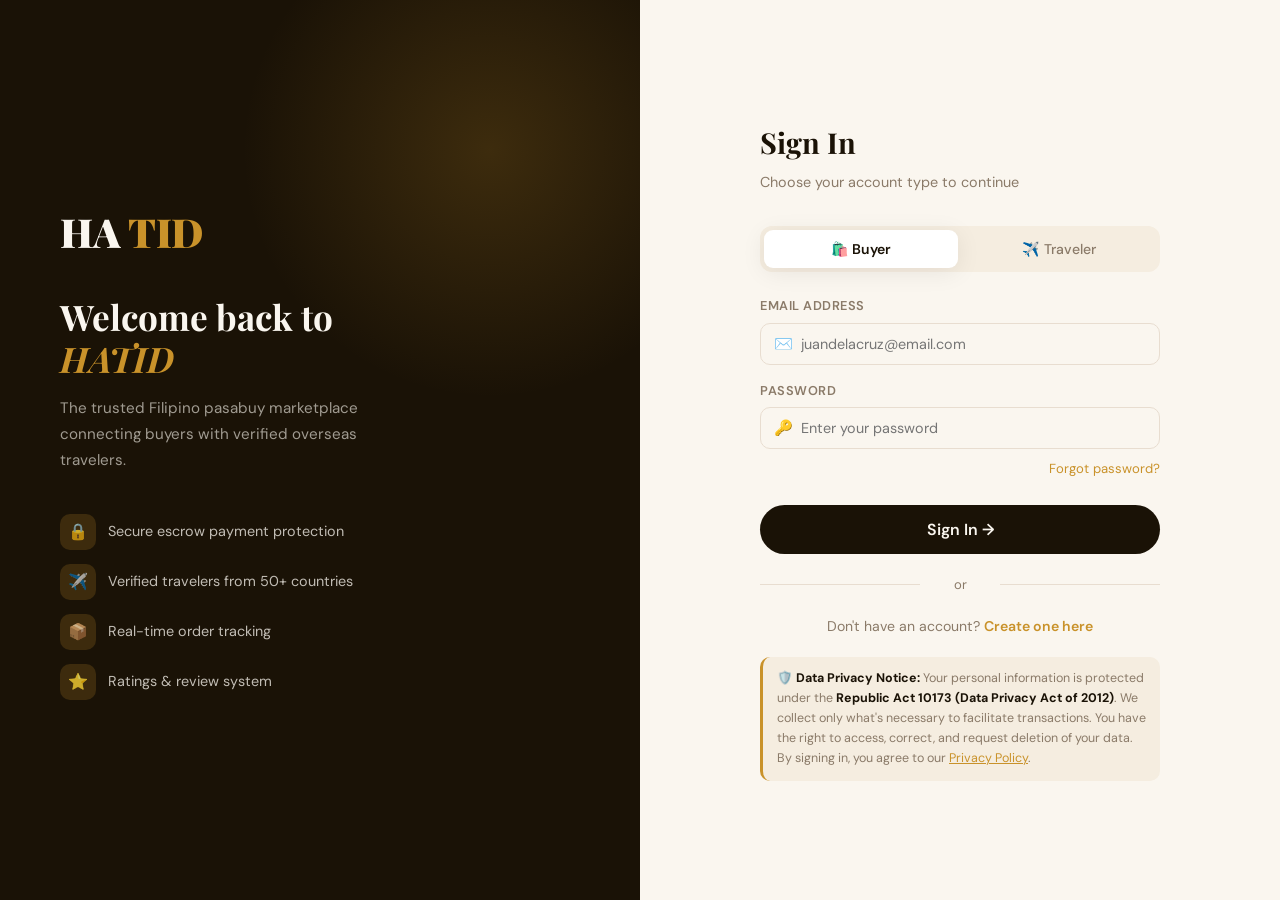
==== dashboard.html @ 5c15935e "Update and rename login.html to dashboard.html" ====
<!DOCTYPE html>
<html lang="en">
<head>
  <meta charset="UTF-8">
  <meta name="viewport" content="width=device-width, initial-scale=1.0">
  <title>HATID — Pasabuy Marketplace</title>
  <link href="https://fonts.googleapis.com/css2?family=Playfair+Display:wght@700;900&family=DM+Sans:wght@300;400;500;600&display=swap" rel="stylesheet">
  <link rel="stylesheet" href="hatid-styles.css">
</head>
<body>

<!-- NAV -->
<nav>
  <div class="logo">HA<span>TID</span></div>
  <ul class="nav-links">
    <li><a href="#how">How It Works</a></li>
    <li><a href="#listings">Find Travelers</a></li>
    <li><a href="#order">Order Now</a></li>
    <li><a href="#tracker">Track Order</a></li>
    <li><a href="#order" class="nav-cta">Get Started</a></li>
  </ul>
</nav>

<!-- HERO -->
<section id="hero">
  <div class="hero-text">
    <p class="section-label">Pasabuy, Reimagined</p>
    <h1>Your <em>pasabuy</em>,<br>safe &amp; simple.</h1>
    <p class="hero-sub">Connect with verified Filipino travelers worldwide. From Tokyo finds to Dubai deals — get authentic international products delivered with trust.</p>
    <div class="hero-btns">
      <a href="#listings" class="btn btn-primary">Browse Travelers ✈️</a>
      <a href="#order" class="btn btn-outline">Place an Order</a>
    </div>
    <div class="hero-stats">
      <div class="stat"><div class="stat-num">1.2K+</div><div class="stat-label">Travelers</div></div>
      <div class="stat"><div class="stat-num">8.4K+</div><div class="stat-label">Orders Done</div></div>
      <div class="stat"><div class="stat-num">4.9★</div><div class="stat-label">Avg Rating</div></div>
    </div>
  </div>
  <div class="hero-visual">
    <div class="hero-card-stack">
      <div class="hcard hcard-main">
        <div class="traveler-avatar">MR</div>
        <div style="display:flex;justify-content:space-between;align-items:flex-start">
          <div>
            <div style="font-weight:700;font-size:1rem">Maria R.</div>
            <div style="color:var(--muted);font-size:0.78rem">⭐ 4.9 · 143 trips</div>
          </div>
          <span class="badge badge-green">✓ Verified</span>
        </div>
        <div style="margin-top:14px;padding-top:14px;border-top:1px solid var(--border)">
          <div style="font-size:0.78rem;color:var(--muted);margin-bottom:4px">ROUTE</div>
          <div style="font-weight:600">🇯🇵 Tokyo → Manila</div>
          <div style="font-size:0.78rem;color:var(--muted);margin-top:2px">June 15–22, 2025</div>
        </div>
        <div style="margin-top:10px;display:flex;gap:6px;flex-wrap:wrap">
          <span class="cat-tag">Skincare</span>
          <span class="cat-tag">Fashion</span>
          <span class="cat-tag">Snacks</span>
        </div>
      </div>
      <div class="hcard hcard-2">
        <div style="font-size:0.75rem;color:var(--muted);margin-bottom:8px">ORDER PLACED</div>
        <div style="font-weight:700;font-size:0.95rem;margin-bottom:6px">Shiseido Sunscreen SPF50+</div>
        <div style="font-size:0.82rem;color:var(--muted)">Qty: 2 · PHP 1,400</div>
        <div style="margin-top:12px"><span class="badge badge-gold">⏳ Escrow Held</span></div>
      </div>
      <div class="hcard hcard-3">
        <div style="font-size:0.72rem;opacity:0.6;margin-bottom:6px">STATUS UPDATE</div>
        <div style="font-weight:700;font-size:0.95rem;margin-bottom:4px">📦 Item Purchased!</div>
        <div style="font-size:0.8rem;opacity:0.7">Maria just bought your item</div>
        <span class="badge badge-ink" style="margin-top:8px">In Transit</span>
      </div>
    </div>
  </div>
</section>

<!-- HOW IT WORKS -->
<section id="how">
  <p class="section-label">The Process</p>
  <h2 class="section-title">From abroad to your door, stress-free.</h2>
  <div class="steps-grid">
    <div class="step-card">
      <div class="step-num">01</div>
      <div class="step-icon">🔍</div>
      <h3>Browse Travelers</h3>
      <p>Explore listings from verified OFWs and frequent travelers. Filter by destination, dates, and item categories.</p>
    </div>
    <div class="step-card">
      <div class="step-num">02</div>
      <div class="step-icon">📋</div>
      <h3>Submit a Request</h3>
      <p>Send your product request with item name, link, budget, and quantity. Chat with your traveler directly on the platform.</p>
    </div>
    <div class="step-card">
      <div class="step-num">03</div>
      <div class="step-icon">🔒</div>
      <h3>Secure Payment</h3>
      <p>Pay into our escrow system. Funds are only released to the traveler after you confirm safe delivery.</p>
    </div>
    <div class="step-card">
      <div class="step-num">04</div>
      <div class="step-icon">📦</div>
      <h3>Track &amp; Receive</h3>
      <p>Monitor your order status in real-time — from purchase to transit to your hands. Rate the experience after.</p>
    </div>
  </div>
</section>

<!-- TRAVELER LISTINGS -->
<section id="listings">
  <p class="section-label">Active Listings</p>
  <h2 class="section-title">Find your traveler now.</h2>
  <div class="filters">
    <button class="filter-btn active" onclick="filterListings('all',this)">All Destinations</button>
    <button class="filter-btn" onclick="filterListings('japan',this)">🇯🇵 Japan</button>
    <button class="filter-btn" onclick="filterListings('korea',this)">🇰🇷 Korea</button>
    <button class="filter-btn" onclick="filterListings('us',this)">🇺🇸 USA</button>
    <button class="filter-btn" onclick="filterListings('uae',this)">🇦🇪 UAE</button>
    <button class="filter-btn" onclick="filterListings('sg',this)">🇸🇬 Singapore</button>
  </div>
  <div class="listings-grid" id="listingsGrid"></div>
</section>

<!-- ORDER FORM -->
<section id="order">
  <div class="order-grid">
    <div class="order-info">
      <p class="section-label">Place a Request</p>
      <h2 class="section-title">Order anything from anywhere.</h2>
      <p>Found something you want but can't get locally? Submit a request to a verified traveler heading to that destination.</p>
      <div class="escrow-info">
        <h4>🔒 How Payment Escrow Works</h4>
        <div class="escrow-step"><div class="escrow-dot">1</div><span>Buyer pays into HATID escrow. Funds held securely.</span></div>
        <div class="escrow-step"><div class="escrow-dot">2</div><span>Traveler purchases item and ships to buyer.</span></div>
        <div class="escrow-step"><div class="escrow-dot">3</div><span>Buyer confirms receipt. Funds released to traveler.</span></div>
        <div class="escrow-step"><div class="escrow-dot">4</div><span>Both parties rate each other. Trust grows.</span></div>
      </div>
    </div>
    <div class="form-card">
      <h3>📋 New Order Request</h3>
      <div class="form-group form-row">
        <div><label>Your Name</label><input type="text" id="buyerName" placeholder="Juan dela Cruz"></div>
        <div><label>Contact</label><input type="text" id="buyerContact" placeholder="09XX XXX XXXX"></div>
      </div>
      <div class="form-group">
        <label>Select Traveler</label>
        <select id="selectedTraveler">
          <option value="">— Choose a verified traveler —</option>
          <option value="maria">Maria R. · Tokyo → Manila (Jun 15)</option>
          <option value="jose">Jose M. · Seoul → Manila (Jun 20)</option>
          <option value="ana">Ana T. · New York → Manila (Jul 5)</option>
          <option value="carlo">Carlo S. · Dubai → Manila (Jun 28)</option>
        </select>
      </div>
      <div class="form-group"><label>Item Name</label><input type="text" id="itemName" placeholder="e.g. Shiseido Anessa Sunscreen SPF50+ 60ml"></div>
      <div class="form-group"><label>Product Link (optional)</label><input type="url" id="itemLink" placeholder="https://www.amazon.co.jp/..."></div>
      <div class="form-group form-row">
        <div><label>Budget (PHP)</label><input type="number" id="itemBudget" placeholder="1500"></div>
        <div><label>Quantity</label><input type="number" id="itemQty" placeholder="1" min="1"></div>
      </div>
      <div class="form-group"><label>Special Instructions</label><textarea id="itemNotes" placeholder="Color, size, variant, or any specific notes..."></textarea></div>
      <button class="submit-btn" onclick="submitOrder()">Place Order Request →</button>
    </div>
  </div>
</section>

<!-- ORDER TRACKER -->
<section id="tracker">
  <p class="section-label">Order Tracking</p>
  <h2 class="section-title" style="margin-bottom:2rem">Where's my order?</h2>
  <div class="tracker-wrapper">
    <div class="tracker-header">
      <div>
        <div class="order-id">Order #HTD-2025-0042</div>
        <div class="order-meta">Shiseido Sunscreen · Maria R. · Tokyo → Manila</div>
        <div style="margin-top:6px;display:flex;gap:6px;flex-wrap:wrap">
          <span class="badge badge-blue">💰 DP Paid: PHP 420</span>
          <span class="badge badge-gold">Escrow: PHP 980 held</span>
        </div>
      </div>
      <span class="badge badge-gold" id="orderStatusBadge" style="font-size:0.82rem;padding:5px 14px">In Transit</span>
    </div>

    <div class="tracker-steps" id="trackerSteps">
      <div class="tracker-step"><div class="step-circle step-done">✓</div><div class="step-content"><div class="step-name">Request Submitted</div><div class="step-time">June 12, 2025 · 10:32 AM</div></div></div>
      <div class="tracker-step"><div class="step-circle step-done">✓</div><div class="step-content"><div class="step-name">Order Accepted by Traveler</div><div class="step-time">June 12, 2025 · 2:15 PM</div><div class="step-note">Maria confirmed. 30% DP of PHP 420 charged. Remaining PHP 980 held in escrow.</div></div></div>
      <div class="tracker-step"><div class="step-circle step-done">✓</div><div class="step-content"><div class="step-name">Item Purchased</div><div class="step-time">June 16, 2025 · 11:00 AM</div><div class="step-note">Maria bought item from Don Quijote Shinjuku. Receipt uploaded.</div></div></div>
      <div class="tracker-step"><div class="step-circle step-active">✈️</div><div class="step-content"><div class="step-name">In Transit</div><div class="step-time">June 22, 2025 · Expected arrival</div><div class="step-note">Maria is flying back to Manila. Coordinate meetup via chat.</div></div></div>
      <div class="tracker-step"><div class="step-circle step-pending" id="stepDelivered">📦</div><div class="step-content"><div class="step-name">Delivered — Awaiting Confirmation</div><div class="step-time">Pending</div></div></div>
      <div class="tracker-step"><div class="step-circle step-pending" id="stepCompleted">⭐</div><div class="step-content"><div class="step-name">Completed &amp; Reviewed</div><div class="step-time" id="completedTime">Pending</div></div></div>
    </div>

    <!-- Cancel Warning -->
    <div class="cancel-warning" id="cancelWarningBox">
      <h4>⚠️ Cancellation Policy</h4>
      <p>Cancelling at this stage (<em>item already purchased</em>) is <strong>not allowed</strong> without a dispute.</p>
      <span class="penalty-tag">Buyer penalty: 5% if cancelled after acceptance</span>
      <span class="penalty-tag" style="margin-left:6px">Traveler penalty: 10% if cancelled after acceptance</span>
    </div>

    <!-- Action Buttons -->
    <div style="margin-top:20px;display:flex;gap:10px;flex-wrap:wrap" id="trackerActions">
      <button class="btn btn-outline" style="font-size:0.85rem;padding:10px 20px" onclick="showToast('Opening chat with Maria...')">💬 Message Traveler</button>
      <button class="btn btn-gold" style="font-size:0.85rem;padding:10px 20px" id="confirmDeliveryBtn" onclick="confirmDelivery()">✅ Confirm Delivery</button>
      <button class="btn btn-danger" style="font-size:0.85rem;padding:10px 20px" id="cancelOrderBtn" onclick="showCancelModal('buyer')">🚫 Cancel Order</button>
    </div>

    <!-- RATINGS & REVIEW FORM (hidden until delivery confirmed) -->
    <div id="reviewSection" style="display:none;margin-top:28px;border-top:2px solid var(--border);padding-top:28px">
      <h3 style="font-family:'Playfair Display',serif;font-size:1.3rem;margin-bottom:6px">⭐ Rate Your Experience</h3>
      <p style="color:var(--muted);font-size:0.88rem;margin-bottom:20px">Delivery confirmed! Escrow released to traveler. Please rate your transaction with <strong>Maria R.</strong></p>

      <!-- Star Rating -->
      <div style="margin-bottom:20px">
        <label style="font-size:0.8rem;font-weight:600;letter-spacing:0.04em;text-transform:uppercase;color:var(--muted);margin-bottom:10px;display:block">Overall Rating</label>
        <div class="star-rating" id="starRating">
          <span class="star" data-value="1" onclick="setRating(1)">★</span>
          <span class="star" data-value="2" onclick="setRating(2)">★</span>
          <span class="star" data-value="3" onclick="setRating(3)">★</span>
          <span class="star" data-value="4" onclick="setRating(4)">★</span>
          <span class="star" data-value="5" onclick="setRating(5)">★</span>
        </div>
        <div id="ratingLabel" style="font-size:0.82rem;color:var(--muted);margin-top:6px">Click a star to rate</div>
      </div>

      <!-- Category Ratings -->
      <div style="display:grid;grid-template-columns:repeat(auto-fit,minmax(160px,1fr));gap:12px;margin-bottom:20px">
        <div style="background:var(--warm);border-radius:10px;padding:12px 14px">
          <div style="font-size:0.78rem;font-weight:600;color:var(--muted);margin-bottom:6px;text-transform:uppercase">Communication</div>
          <div class="mini-stars" id="stars-comm" data-cat="comm">
            <span onclick="setMiniRating('comm',1)">★</span><span onclick="setMiniRating('comm',2)">★</span><span onclick="setMiniRating('comm',3)">★</span><span onclick="setMiniRating('comm',4)">★</span><span onclick="setMiniRating('comm',5)">★</span>
          </div>
        </div>
        <div style="background:var(--warm);border-radius:10px;padding:12px 14px">
          <div style="font-size:0.78rem;font-weight:600;color:var(--muted);margin-bottom:6px;text-transform:uppercase">Item Accuracy</div>
          <div class="mini-stars" id="stars-accuracy" data-cat="accuracy">
            <span onclick="setMiniRating('accuracy',1)">★</span><span onclick="setMiniRating('accuracy',2)">★</span><span onclick="setMiniRating('accuracy',3)">★</span><span onclick="setMiniRating('accuracy',4)">★</span><span onclick="setMiniRating('accuracy',5)">★</span>
          </div>
        </div>
        <div style="background:var(--warm);border-radius:10px;padding:12px 14px">
          <div style="font-size:0.78rem;font-weight:600;color:var(--muted);margin-bottom:6px;text-transform:uppercase">Delivery Speed</div>
          <div class="mini-stars" id="stars-speed" data-cat="speed">
            <span onclick="setMiniRating('speed',1)">★</span><span onclick="setMiniRating('speed',2)">★</span><span onclick="setMiniRating('speed',3)">★</span><span onclick="setMiniRating('speed',4)">★</span><span onclick="setMiniRating('speed',5)">★</span>
          </div>
        </div>
      </div>

      <!-- Written Review -->
      <div style="margin-bottom:16px">
        <label style="font-size:0.8rem;font-weight:600;letter-spacing:0.04em;text-transform:uppercase;color:var(--muted);margin-bottom:6px;display:block">Written Review</label>
        <textarea id="reviewText" placeholder="Share your experience with Maria R. — was the item as expected? Was communication good?" style="width:100%;padding:11px 14px;border-radius:10px;border:1.5px solid var(--border);font-family:inherit;font-size:0.9rem;background:var(--cream);color:var(--ink);outline:none;resize:vertical;min-height:100px"></textarea>
      </div>

      <!-- Recommend Toggle -->
      <div style="display:flex;align-items:center;gap:10px;margin-bottom:20px;background:var(--warm);padding:12px 16px;border-radius:10px">
        <input type="checkbox" id="recommendCheck" style="width:18px;height:18px;accent-color:var(--gold)">
        <label for="recommendCheck" style="font-size:0.88rem;font-weight:500;color:var(--ink);text-transform:none;letter-spacing:0">👍 I would recommend this traveler to other buyers</label>
      </div>

      <button class="submit-btn" onclick="submitReview()" style="max-width:300px">Submit Review →</button>

      <!-- Submitted Review Display -->
      <div id="reviewSubmitted" style="display:none;margin-top:20px;background:#f0fdf4;border:1px solid #bbf7d0;border-radius:14px;padding:20px 24px">
        <div style="font-size:1.5rem;margin-bottom:8px">🎉</div>
        <div style="font-weight:700;font-size:1rem;color:#166534;margin-bottom:4px">Review Submitted!</div>
        <div style="font-size:0.85rem;color:#166534;margin-bottom:12px">Thank you for your feedback. This helps the HATID community!</div>
        <div id="reviewDisplay" style="background:white;border-radius:10px;padding:14px 16px;font-size:0.88rem;border:1px solid #bbf7d0"></div>
      </div>
    </div>

  </div>
</section>

<!-- FOOTER -->
<footer>
  <div class="footer-brand">
    <div class="logo">HA<span style="color:var(--gold)">TID</span></div>
    <p>Helping Abroad Travelers Integrate Deliveries. The trusted marketplace for Filipino pasabuy transactions.</p>
  </div>
  <div>
    <h4>Platform</h4>
    <ul>
      <li><a href="#">How It Works</a></li>
      <li><a href="#">Browse Travelers</a></li>
      <li><a href="#">Place an Order</a></li>
      <li><a href="#">Track Order</a></li>
    </ul>
  </div>
  <div>
    <h4>Support</h4>
    <ul>
      <li><a href="#">Help Center</a></li>
      <li><a href="#">Dispute Resolution</a></li>
      <li><a href="#">Contact Us</a></li>
      <li><a href="#">Safety Tips</a></li>
    </ul>
  </div>
  <div>
    <h4>Company</h4>
    <ul>
      <li><a href="#">About HATID</a></li>
      <li><a href="#">Terms of Service</a></li>
      <li><a href="#">Privacy Policy</a></li>
      <li><a href="#">Careers</a></li>
    </ul>
  </div>
</footer>
<div class="footer-bottom">© 2025 HATID. All rights reserved. Built with ❤️ for Filipino travelers and buyers.</div>

<!-- MODAL -->
<div class="modal-overlay" id="successModal">
  <div class="modal">
    <button class="modal-close" onclick="closeModal()">✕</button>
    <div class="success-icon">🎉</div>
    <h2>Order Submitted!</h2>
    <p>Your request has been sent to <strong id="modalTraveler">the traveler</strong>. You'll receive a notification once they accept.</p>
    <div style="background:var(--warm);border-radius:12px;padding:16px;margin-bottom:20px;font-size:0.85rem">
      <div style="margin-bottom:6px"><strong>Item:</strong> <span id="modalItem">—</span></div>
      <div style="margin-bottom:6px"><strong>Budget:</strong> PHP <span id="modalBudget">—</span></div>
      <div><strong>Order ID:</strong> <span id="modalOrderId">—</span></div>
    </div>
    <button class="btn btn-primary" style="width:100%;justify-content:center" onclick="closeModal()">Track My Order →</button>
  </div>
</div>

<!-- TOAST -->
<div class="toast" id="toast"></div>

<script>
  const user = sessionStorage.getItem('hatid_user');

  if (!user) {
    window.location.href = 'index.html';
  }
</script>>
</body>
</html>
---- hatid-styles.css ----
:root {
  --ink: #1a1206;
  --cream: #faf6ef;
  --warm: #f5ede0;
  --gold: #c9922a;
  --gold-light: #e8b355;
  --rust: #c04b2a;
  --sage: #5a7a5c;
  --muted: #8a7a68;
  --card-bg: #ffffff;
  --border: #e8ddd0;
  --shadow: 0 4px 24px rgba(26,18,6,0.08);
  --shadow-lg: 0 12px 48px rgba(26,18,6,0.14);
  --danger: #dc2626;
  --danger-bg: #fef2f2;
}
* { margin: 0; padding: 0; box-sizing: border-box; }
html { scroll-behavior: smooth; }
body { font-family: 'DM Sans', sans-serif; background: var(--cream); color: var(--ink); line-height: 1.6; overflow-x: hidden; }

/* NAV */
nav {
  position: fixed; top: 0; width: 100%; z-index: 100;
  background: rgba(250,246,239,0.95); backdrop-filter: blur(12px);
  border-bottom: 1px solid var(--border);
  padding: 0 5%; display: flex; align-items: center; justify-content: space-between; height: 64px;
}
.logo { font-family: 'Playfair Display', serif; font-size: 1.6rem; font-weight: 900; color: var(--ink); letter-spacing: -0.5px; display: flex; align-items: center; gap: 8px; text-decoration: none; }
.logo span { color: var(--gold); }
.nav-links { display: flex; gap: 2rem; list-style: none; align-items: center; }
.nav-links a { text-decoration: none; color: var(--ink); font-size: 0.9rem; font-weight: 500; transition: color 0.2s; }
.nav-links a:hover { color: var(--gold); }
.nav-cta { background: var(--ink) !important; color: var(--cream) !important; padding: 8px 20px; border-radius: 100px; transition: background 0.2s !important; }
.nav-cta:hover { background: var(--gold) !important; color: var(--ink) !important; }
.nav-user { display: flex; align-items: center; gap: 10px; }
.nav-avatar { width: 34px; height: 34px; border-radius: 50%; background: linear-gradient(135deg,var(--gold),var(--rust)); display: flex; align-items: center; justify-content: center; color: white; font-weight: 700; font-size: 0.8rem; }
.nav-name { font-size: 0.88rem; font-weight: 600; }
.nav-role { font-size: 0.72rem; color: var(--muted); }
.logout-btn { background: var(--warm); border: 1px solid var(--border); border-radius: 100px; padding: 6px 14px; font-size: 0.82rem; cursor: pointer; font-family: inherit; color: var(--ink); transition: all 0.2s; }
.logout-btn:hover { background: var(--danger-bg); color: var(--danger); border-color: #fecaca; }
.hamburger { display: none; background: none; border: none; cursor: pointer; padding: 4px; flex-direction: column; gap: 5px; }
.hamburger span { display: block; width: 24px; height: 2px; background: var(--ink); border-radius: 2px; transition: all 0.3s; }
.mobile-menu { display: none; position: fixed; top: 64px; left: 0; right: 0; background: var(--cream); border-bottom: 1px solid var(--border); padding: 16px 5%; z-index: 99; flex-direction: column; gap: 4px; }
.mobile-menu.open { display: flex; }
.mobile-menu a { text-decoration: none; color: var(--ink); font-size: 0.95rem; font-weight: 500; padding: 10px 0; border-bottom: 1px solid var(--border); }
.mobile-menu a:last-child { border-bottom: none; }

/* SECTIONS */
section { padding: 100px 5%; }
.section-label { font-size: 0.78rem; font-weight: 600; letter-spacing: 0.12em; text-transform: uppercase; color: var(--gold); margin-bottom: 10px; }
.section-title { font-family: 'Playfair Display', serif; font-size: clamp(2rem, 3.5vw, 2.8rem); font-weight: 700; line-height: 1.15; letter-spacing: -0.5px; max-width: 480px; margin-bottom: 3rem; }

/* BUTTONS */
.btn { display: inline-flex; align-items: center; gap: 8px; padding: 13px 28px; border-radius: 100px; font-size: 0.95rem; font-weight: 600; cursor: pointer; text-decoration: none; border: none; transition: all 0.2s; font-family: inherit; }
.btn-primary { background: var(--ink); color: var(--cream); }
.btn-primary:hover { background: var(--gold); color: var(--ink); }
.btn-outline { background: transparent; color: var(--ink); border: 1.5px solid var(--ink); }
.btn-outline:hover { background: var(--ink); color: var(--cream); }
.btn-gold { background: var(--gold); color: var(--ink); }
.btn-gold:hover { background: var(--gold-light); }
.btn-danger { background: var(--danger-bg); color: var(--danger); border: 1px solid #fecaca; }
.btn-danger:hover { background: var(--danger); color: white; }

/* BADGES */
.badge { display: inline-block; padding: 2px 10px; border-radius: 100px; font-size: 0.72rem; font-weight: 600; letter-spacing: 0.03em; }
.badge-green { background: #e8f5e9; color: var(--sage); }
.badge-gold { background: #fff3e0; color: var(--gold); }
.badge-ink { background: rgba(26,18,6,0.1); color: var(--ink); }
.badge-red { background: #fef2f2; color: var(--danger); }
.badge-blue { background: #eff6ff; color: #3b82f6; }

/* HERO */
#hero { min-height: 100vh; display: grid; grid-template-columns: 1fr 1fr; align-items: center; gap: 4rem; padding-top: 120px; background: radial-gradient(ellipse 60% 70% at 80% 50%, rgba(201,146,42,0.12) 0%, transparent 70%), var(--cream); }
.hero-text h1 { font-family: 'Playfair Display', serif; font-size: clamp(2.8rem, 5vw, 4.5rem); font-weight: 900; line-height: 1.05; letter-spacing: -1.5px; }
.hero-text h1 em { font-style: italic; color: var(--gold); }
.hero-sub { margin-top: 1.2rem; font-size: 1.1rem; font-weight: 300; color: var(--muted); max-width: 420px; line-height: 1.7; }
.hero-btns { display: flex; gap: 1rem; margin-top: 2rem; flex-wrap: wrap; }
.hero-stats { display: flex; gap: 2rem; margin-top: 2.5rem; }
.stat { text-align: center; }
.stat-num { font-family: 'Playfair Display', serif; font-size: 1.8rem; font-weight: 700; color: var(--gold); }
.stat-label { font-size: 0.78rem; color: var(--muted); letter-spacing: 0.05em; text-transform: uppercase; }
.hero-visual { position: relative; }
.hero-card-stack { position: relative; height: 420px; }
.hcard { position: absolute; background: var(--card-bg); border-radius: 20px; padding: 20px 22px; box-shadow: var(--shadow-lg); border: 1px solid var(--border); font-size: 0.88rem; }
.hcard-main { width: 300px; top: 20px; left: 30px; animation: floatA 4s ease-in-out infinite; }
.hcard-2 { width: 240px; bottom: 40px; right: 0; animation: floatB 5s ease-in-out infinite; }
.hcard-3 { width: 200px; top: 180px; right: 60px; animation: floatC 6s ease-in-out infinite; background: var(--ink); color: var(--cream); }
@keyframes floatA { 0%,100%{transform:translateY(0)} 50%{transform:translateY(-10px)} }
@keyframes floatB { 0%,100%{transform:translateY(0)} 50%{transform:translateY(8px)} }
@keyframes floatC { 0%,100%{transform:translateY(0)} 50%{transform:translateY(-6px)} }
.traveler-avatar { width: 42px; height: 42px; border-radius: 50%; background: linear-gradient(135deg, var(--gold), var(--rust)); display: flex; align-items: center; justify-content: center; font-size: 1rem; color: white; font-weight: 700; margin-bottom: 10px; }

/* HOW IT WORKS */
#how { background: var(--warm); }
.steps-grid { display: grid; grid-template-columns: repeat(auto-fit, minmax(220px, 1fr)); gap: 1.5rem; }
.step-card { background: var(--card-bg); border-radius: 16px; padding: 28px 24px; border: 1px solid var(--border); transition: transform 0.2s, box-shadow 0.2s; }
.step-card:hover { transform: translateY(-4px); box-shadow: var(--shadow-lg); }
.step-num { font-family: 'Playfair Display', serif; font-size: 2.5rem; font-weight: 900; color: var(--gold); opacity: 0.4; line-height: 1; }
.step-icon { font-size: 1.8rem; margin: 8px 0; }
.step-card h3 { font-size: 1rem; font-weight: 600; margin-bottom: 6px; }
.step-card p { font-size: 0.87rem; color: var(--muted); line-height: 1.6; }

/* LISTINGS */
#listings { background: var(--cream); }
.filters { display: flex; gap: 10px; margin-bottom: 2rem; flex-wrap: wrap; }
.filter-btn { padding: 7px 18px; border-radius: 100px; border: 1.5px solid var(--border); background: transparent; cursor: pointer; font-size: 0.85rem; font-family: inherit; font-weight: 500; color: var(--muted); transition: all 0.2s; }
.filter-btn.active, .filter-btn:hover { background: var(--ink); color: var(--cream); border-color: var(--ink); }
.listings-grid { display: grid; grid-template-columns: repeat(auto-fill, minmax(300px, 1fr)); gap: 1.5rem; }
.listing-card { background: var(--card-bg); border-radius: 16px; border: 1px solid var(--border); overflow: hidden; transition: transform 0.2s, box-shadow 0.2s; }
.listing-card:hover { transform: translateY(-4px); box-shadow: var(--shadow-lg); }
.listing-header { padding: 20px 20px 16px; background: linear-gradient(135deg, var(--ink) 0%, #2d2010 100%); color: var(--cream); }
.listing-route { font-size: 1.05rem; font-weight: 600; margin-bottom: 4px; }
.listing-dates { font-size: 0.8rem; opacity: 0.65; }
.listing-body { padding: 18px 20px; }
.traveler-row { display: flex; align-items: center; gap: 12px; margin-bottom: 14px; }
.avatar { width: 40px; height: 40px; border-radius: 50%; display: flex; align-items: center; justify-content: center; font-weight: 700; font-size: 0.9rem; flex-shrink: 0; }
.avatar-a { background: linear-gradient(135deg,#c9922a,#e8b355); color: white; }
.avatar-b { background: linear-gradient(135deg,#5a7a5c,#8ab58d); color: white; }
.avatar-c { background: linear-gradient(135deg,#c04b2a,#e07755); color: white; }
.avatar-d { background: linear-gradient(135deg,#3a5a8c,#6a8fc0); color: white; }
.traveler-info { flex: 1; }
.traveler-name { font-size: 0.92rem; font-weight: 600; }
.stars { color: var(--gold); font-size: 0.78rem; }
.listing-details { display: grid; grid-template-columns: 1fr 1fr; gap: 8px; margin-bottom: 16px; }
.detail-item { background: var(--warm); border-radius: 8px; padding: 8px 12px; }
.detail-label { font-size: 0.7rem; text-transform: uppercase; letter-spacing: 0.06em; color: var(--muted); }
.detail-value { font-size: 0.88rem; font-weight: 600; margin-top: 2px; }
.categories { display: flex; flex-wrap: wrap; gap: 6px; margin-bottom: 16px; }
.cat-tag { padding: 3px 10px; border-radius: 100px; font-size: 0.75rem; background: var(--warm); color: var(--muted); border: 1px solid var(--border); }

/* ITEM LISTING (traveler upload) */
#myListings { background: var(--warm); }
.items-grid { display: grid; grid-template-columns: repeat(auto-fill, minmax(260px, 1fr)); gap: 1.2rem; }
.item-card { background: var(--card-bg); border-radius: 14px; border: 1px solid var(--border); overflow: hidden; }
.item-img { width: 100%; height: 180px; object-fit: cover; background: var(--warm); display: flex; align-items: center; justify-content: center; font-size: 3rem; }
.item-img img { width: 100%; height: 100%; object-fit: cover; }
.item-body { padding: 14px 16px; }
.item-name { font-weight: 600; font-size: 0.95rem; margin-bottom: 4px; }
.item-price { color: var(--gold); font-weight: 700; font-size: 1rem; }
.item-meta { font-size: 0.78rem; color: var(--muted); margin-top: 4px; }

/* ORDER FORM */
#order { background: var(--ink); color: var(--cream); position: relative; overflow: hidden; }
#order::before { content: ''; position: absolute; top: -100px; right: -100px; width: 500px; height: 500px; border-radius: 50%; background: radial-gradient(circle, rgba(201,146,42,0.15) 0%, transparent 70%); pointer-events: none; }
#order .section-title { color: var(--cream); }
#order .section-label { color: var(--gold-light); }
.order-grid { display: grid; grid-template-columns: 1fr 1fr; gap: 4rem; align-items: start; }
.order-info p { color: rgba(250,246,239,0.65); font-size: 0.95rem; line-height: 1.7; margin-bottom: 1.5rem; }
.escrow-info { background: rgba(255,255,255,0.06); border: 1px solid rgba(255,255,255,0.1); border-radius: 12px; padding: 20px 22px; }
.escrow-info h4 { font-size: 0.9rem; font-weight: 600; color: var(--gold-light); margin-bottom: 10px; }
.escrow-step { display: flex; align-items: flex-start; gap: 10px; font-size: 0.85rem; color: rgba(250,246,239,0.7); margin-bottom: 8px; line-height: 1.5; }
.escrow-dot { width: 20px; height: 20px; border-radius: 50%; background: var(--gold); color: var(--ink); display: flex; align-items: center; justify-content: center; font-size: 0.7rem; font-weight: 700; flex-shrink: 0; margin-top: 1px; }
.form-card { background: var(--card-bg); color: var(--ink); border-radius: 20px; padding: 32px 28px; box-shadow: var(--shadow-lg); }
.form-card h3 { font-size: 1.1rem; font-weight: 700; margin-bottom: 20px; }
.form-group { margin-bottom: 16px; }
.form-row { display: grid; grid-template-columns: 1fr 1fr; gap: 12px; }
label { display: block; font-size: 0.8rem; font-weight: 600; margin-bottom: 6px; color: var(--muted); letter-spacing: 0.04em; text-transform: uppercase; }
input, select, textarea { width: 100%; padding: 11px 14px; border-radius: 10px; border: 1.5px solid var(--border); font-family: inherit; font-size: 0.9rem; background: var(--cream); color: var(--ink); transition: border-color 0.2s; outline: none; }
input:focus, select:focus, textarea:focus { border-color: var(--gold); }
textarea { resize: vertical; min-height: 80px; }
.submit-btn { width: 100%; margin-top: 8px; padding: 14px; border: none; cursor: pointer; background: var(--ink); color: var(--cream); border-radius: 100px; font-size: 1rem; font-weight: 600; font-family: inherit; transition: background 0.2s; }
.submit-btn:hover { background: var(--gold); color: var(--ink); }
.dp-notice { background: #fff3e0; border: 1px solid #fed7aa; border-radius: 10px; padding: 12px 14px; font-size: 0.82rem; color: #92400e; margin-top: 10px; display: none; line-height: 1.6; }
.dp-notice.show { display: block; }
.upload-area { border: 2px dashed var(--border); border-radius: 10px; padding: 20px; text-align: center; cursor: pointer; transition: all 0.2s; background: var(--cream); }
.upload-area:hover { border-color: var(--gold); background: #fff9f0; }
.upload-area p { font-size: 0.85rem; color: var(--muted); margin-top: 6px; }
.upload-preview { display: flex; flex-wrap: wrap; gap: 8px; margin-top: 10px; }
.preview-img { width: 70px; height: 70px; border-radius: 8px; object-fit: cover; border: 1px solid var(--border); }

/* TRACKER */
#tracker { background: var(--warm); }
.tracker-wrapper { max-width: 680px; margin: 0 auto; background: var(--card-bg); border-radius: 20px; border: 1px solid var(--border); padding: 36px 40px; box-shadow: var(--shadow); }
.tracker-header { display: flex; justify-content: space-between; align-items: flex-start; margin-bottom: 32px; }
.order-id { font-family: 'Playfair Display', serif; font-size: 1.4rem; font-weight: 700; }
.order-meta { font-size: 0.85rem; color: var(--muted); margin-top: 2px; }
.tracker-steps { position: relative; }
.tracker-steps::before { content: ''; position: absolute; left: 19px; top: 24px; width: 2px; bottom: 0; background: linear-gradient(to bottom, var(--gold) 55%, var(--border) 55%); }
.tracker-step { display: flex; gap: 18px; margin-bottom: 28px; position: relative; }
.step-circle { width: 40px; height: 40px; border-radius: 50%; flex-shrink: 0; display: flex; align-items: center; justify-content: center; font-size: 1rem; z-index: 1; }
.step-done { background: var(--gold); color: var(--ink); font-size: 0.9rem; font-weight: 700; }
.step-active { background: var(--ink); color: var(--cream); animation: pulse 2s infinite; }
.step-pending { background: var(--warm); border: 2px solid var(--border); color: var(--muted); }
.step-cancelled { background: var(--danger-bg); border: 2px solid #fecaca; color: var(--danger); }
@keyframes pulse { 0%,100%{box-shadow:0 0 0 0 rgba(26,18,6,0.3)} 50%{box-shadow:0 0 0 8px rgba(26,18,6,0)} }
.step-content { padding-top: 8px; }
.step-name { font-size: 0.95rem; font-weight: 600; }
.step-time { font-size: 0.8rem; color: var(--muted); margin-top: 2px; }
.step-note { font-size: 0.83rem; color: var(--muted); margin-top: 6px; background: var(--warm); padding: 8px 12px; border-radius: 8px; }
.cancel-warning { background: #fef2f2; border: 1px solid #fecaca; border-radius: 12px; padding: 16px 18px; margin-top: 16px; font-size: 0.85rem; }
.cancel-warning h4 { color: var(--danger); font-size: 0.9rem; margin-bottom: 6px; }
.cancel-warning p { color: #7f1d1d; line-height: 1.6; }
.penalty-tag { background: var(--danger); color: white; padding: 2px 10px; border-radius: 100px; font-size: 0.75rem; font-weight: 700; display: inline-block; margin-top: 6px; }

/* FOOTER */
footer { background: var(--ink); color: rgba(250,246,239,0.6); padding: 60px 5% 40px; display: grid; grid-template-columns: 2fr 1fr 1fr 1fr; gap: 3rem; }
.footer-brand .logo { color: var(--cream); margin-bottom: 12px; }
.footer-brand p { font-size: 0.85rem; line-height: 1.7; max-width: 280px; }
footer h4 { color: var(--cream); font-size: 0.85rem; font-weight: 600; margin-bottom: 14px; letter-spacing: 0.05em; text-transform: uppercase; }
footer ul { list-style: none; }
footer ul li { margin-bottom: 8px; }
footer ul li a { color: rgba(250,246,239,0.55); text-decoration: none; font-size: 0.85rem; transition: color 0.2s; }
footer ul li a:hover { color: var(--gold-light); }
.footer-bottom { background: var(--ink); text-align: center; padding: 20px 5%; border-top: 1px solid rgba(255,255,255,0.08); font-size: 0.8rem; color: rgba(250,246,239,0.35); }

/* MODAL */
.modal-overlay { display: none; position: fixed; inset: 0; z-index: 999; background: rgba(26,18,6,0.7); backdrop-filter: blur(4px); align-items: center; justify-content: center; padding: 20px; }
.modal-overlay.open { display: flex; }
.modal { background: var(--card-bg); border-radius: 20px; padding: 36px; max-width: 460px; width: 100%; box-shadow: var(--shadow-lg); position: relative; animation: slideUp 0.3s ease; max-height: 90vh; overflow-y: auto; }
@keyframes slideUp { from{transform:translateY(30px);opacity:0} to{transform:translateY(0);opacity:1} }
.modal-close { position: absolute; top: 16px; right: 16px; background: var(--warm); border: none; border-radius: 50%; width: 32px; height: 32px; cursor: pointer; font-size: 1rem; display: flex; align-items: center; justify-content: center; }
.modal h2 { font-family: 'Playfair Display', serif; font-size: 1.5rem; margin-bottom: 8px; }
.modal p { color: var(--muted); font-size: 0.9rem; margin-bottom: 20px; }
.modal-danger h2 { color: var(--danger); }
.success-icon { font-size: 3rem; text-align: center; margin-bottom: 12px; }
.modal-summary { background: var(--warm); border-radius: 12px; padding: 16px; margin-bottom: 20px; font-size: 0.85rem; }
.modal-summary div { margin-bottom: 6px; }

/* TOAST */
.toast { position: fixed; bottom: 30px; right: 30px; z-index: 9999; background: var(--ink); color: var(--cream); padding: 14px 24px; border-radius: 100px; font-size: 0.9rem; font-weight: 500; box-shadow: var(--shadow-lg); transform: translateY(20px); opacity: 0; transition: all 0.3s; max-width: calc(100vw - 40px); }
.toast.show { transform: translateY(0); opacity: 1; }

/* NOTIFY BANNER */
.notify-banner { background: #fff3e0; border-bottom: 1px solid #fed7aa; padding: 10px 5%; font-size: 0.85rem; color: #92400e; display: flex; align-items: center; gap: 10px; }
.notify-banner.danger { background: #fef2f2; border-color: #fecaca; color: #7f1d1d; }

/* MOBILE */
@media (max-width: 900px) {
  .order-grid { grid-template-columns: 1fr; gap: 2rem; }
  footer { grid-template-columns: 1fr 1fr; gap: 2rem; }
}
@media (max-width: 768px) {
  section { padding: 80px 5%; }
  #hero { grid-template-columns: 1fr; padding-top: 100px; gap: 2rem; }
  .hero-visual { display: none; }
  .hero-stats { gap: 1.2rem; }
  .nav-links { display: none; }
  .hamburger { display: flex; }
  .form-row { grid-template-columns: 1fr; }
  .tracker-wrapper { padding: 24px 20px; }
  .listings-grid { grid-template-columns: 1fr; }
  .items-grid { grid-template-columns: repeat(auto-fill, minmax(200px, 1fr)); }
}
@media (max-width: 480px) {
  nav { padding: 0 4%; }
  section { padding: 70px 4%; }
  .logo { font-size: 1.4rem; }
  .hero-text h1 { font-size: 2.2rem; }
  .btn { padding: 11px 20px; font-size: 0.88rem; }
  footer { grid-template-columns: 1fr; }
  .hero-stats { flex-wrap: wrap; gap: 1rem; }
}
/* STAR RATING */
.star-rating { display: flex; gap: 6px; }
.star-rating .star {
  font-size: 2.2rem; cursor: pointer; color: var(--border);
  transition: color 0.15s, transform 0.15s;
  line-height: 1;
}
.star-rating .star:hover,
.star-rating .star.active { color: var(--gold); transform: scale(1.1); }

.mini-stars { display: flex; gap: 4px; }
.mini-stars span {
  font-size: 1.3rem; cursor: pointer; color: var(--border);
  transition: color 0.15s;
}
.mini-stars span.active { color: var(--gold); }
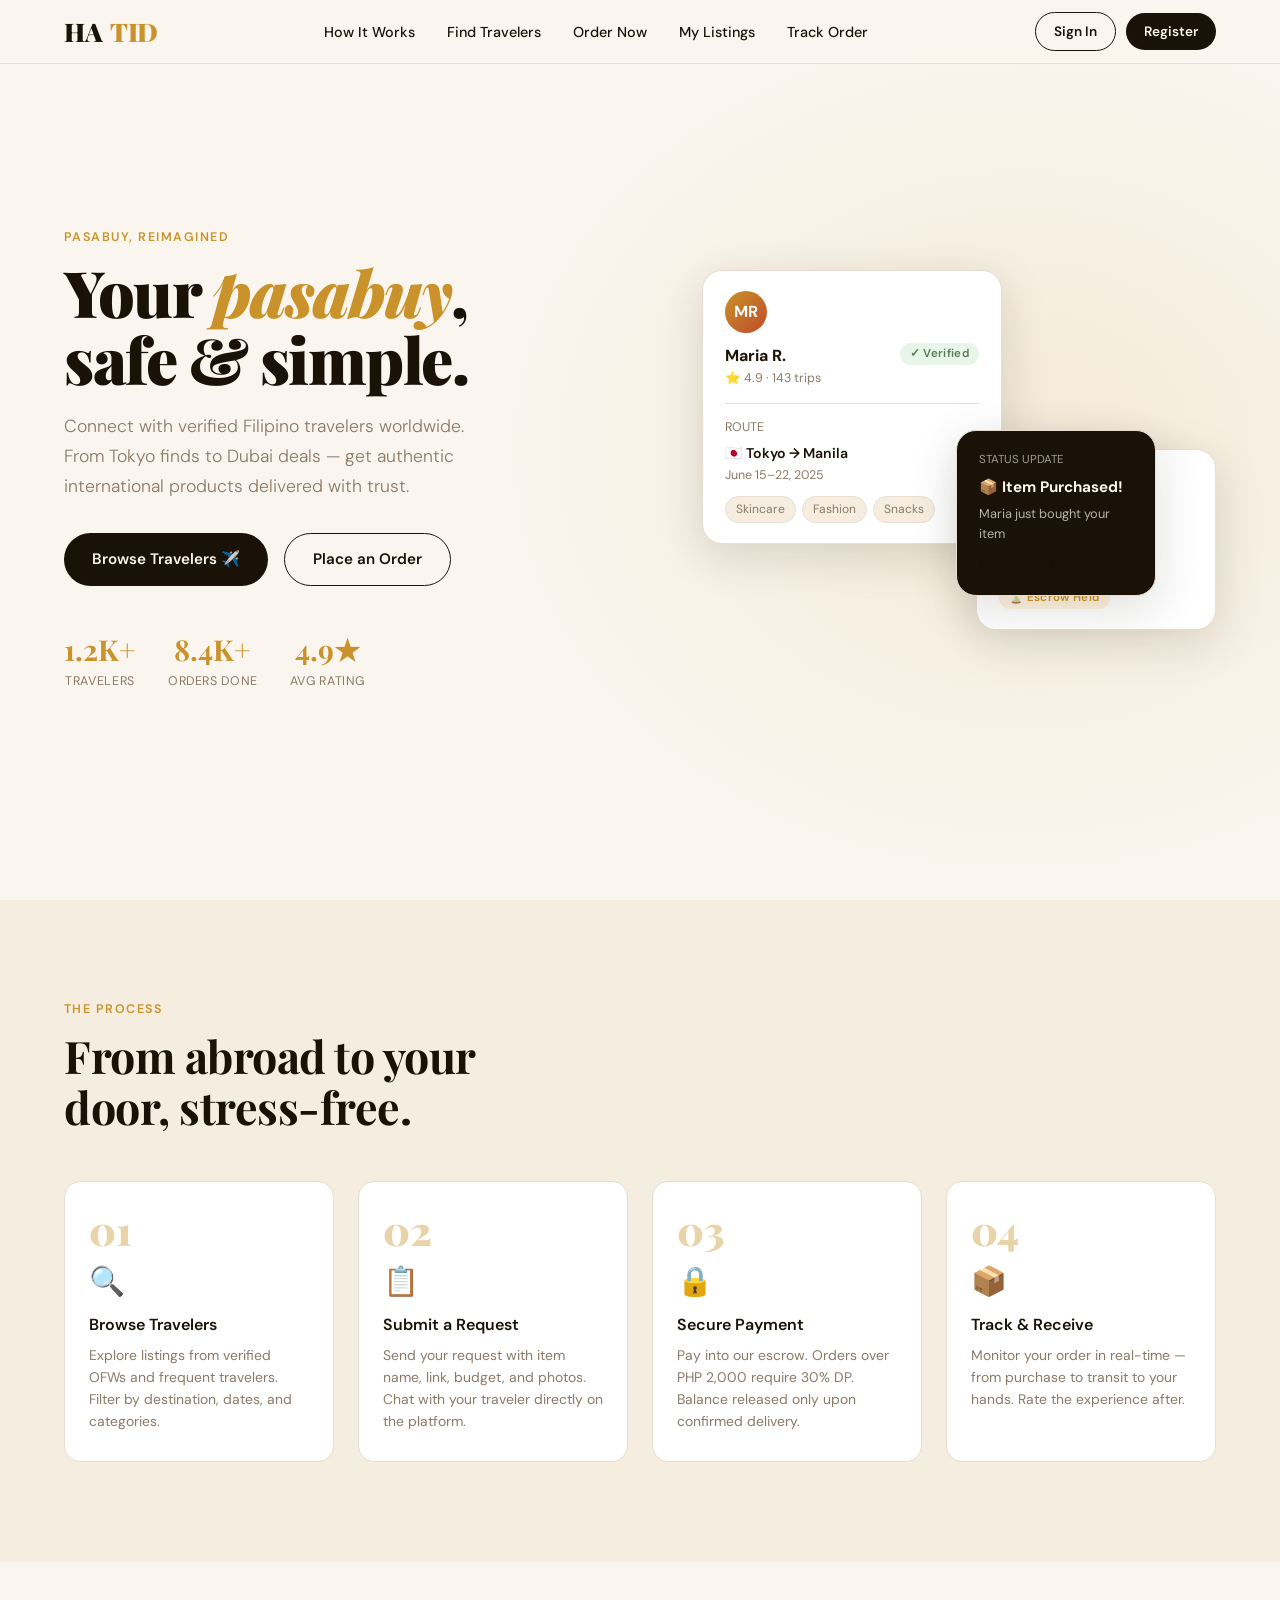
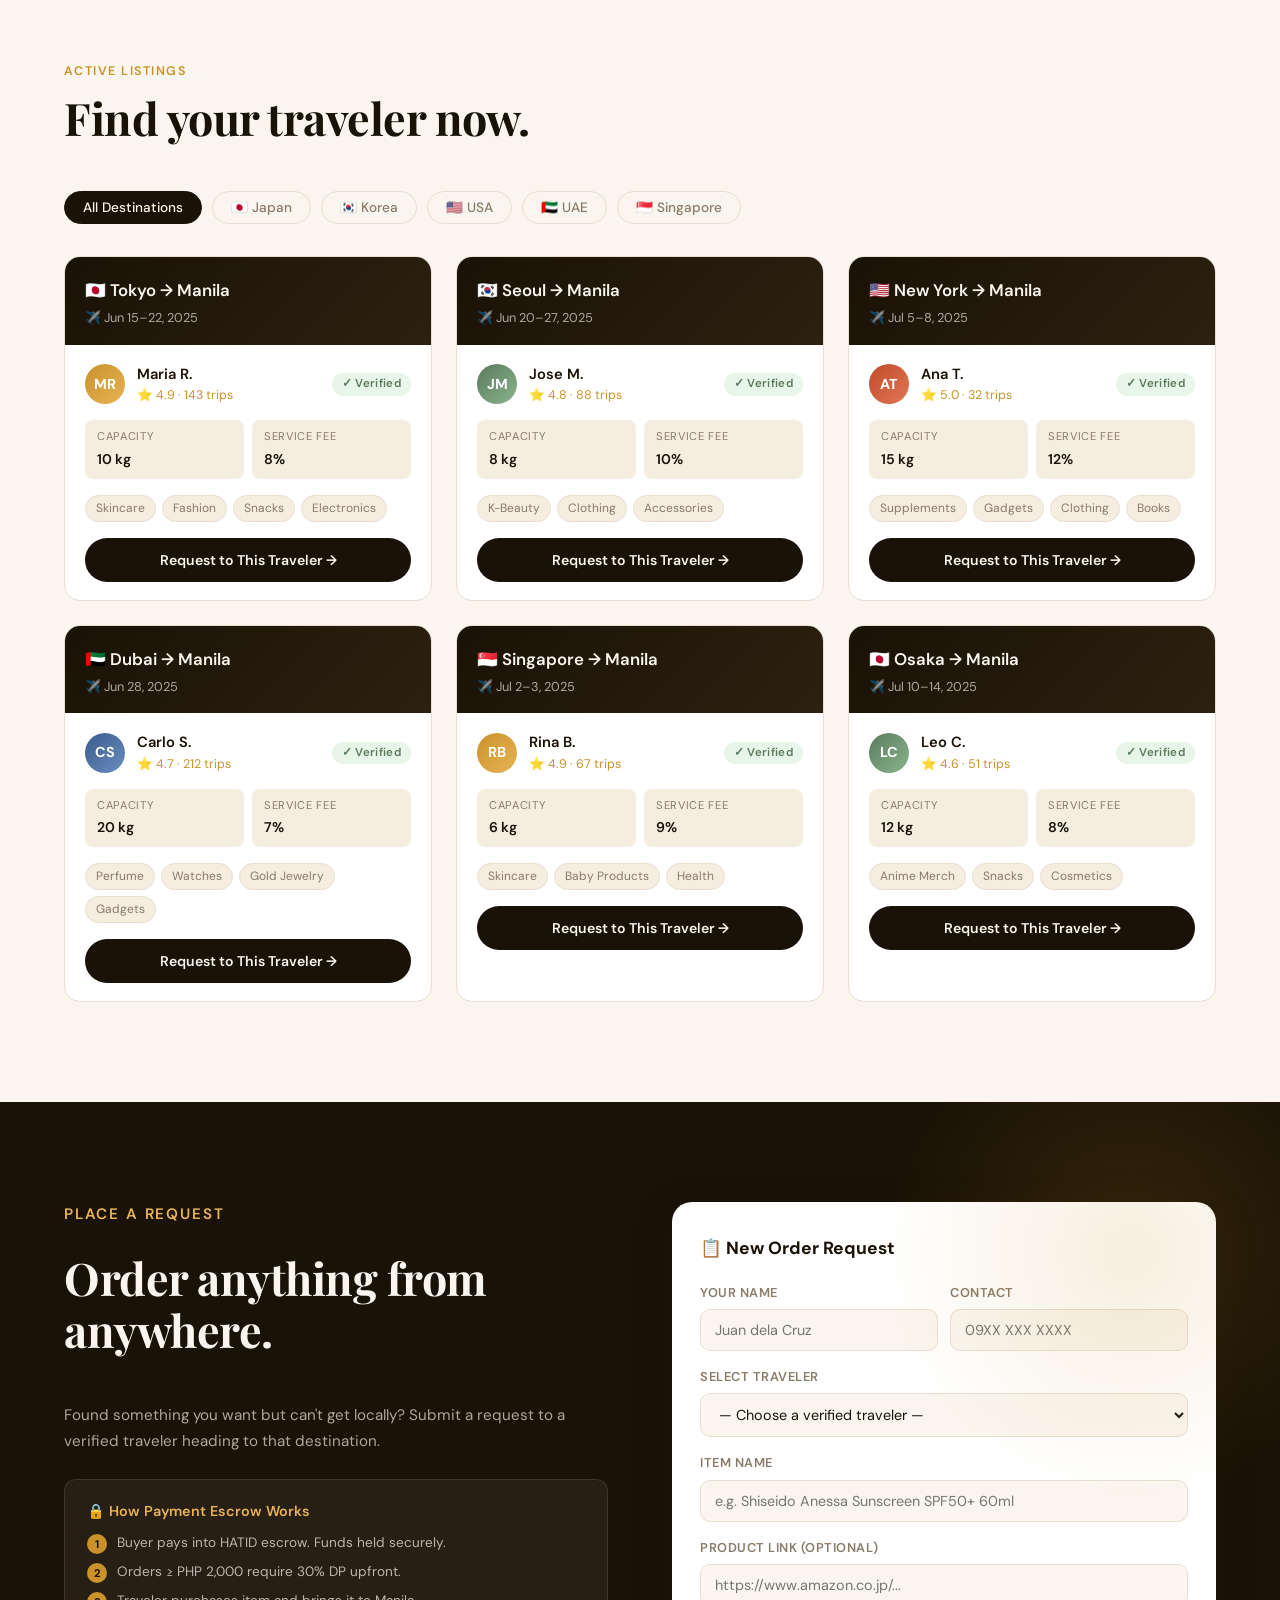
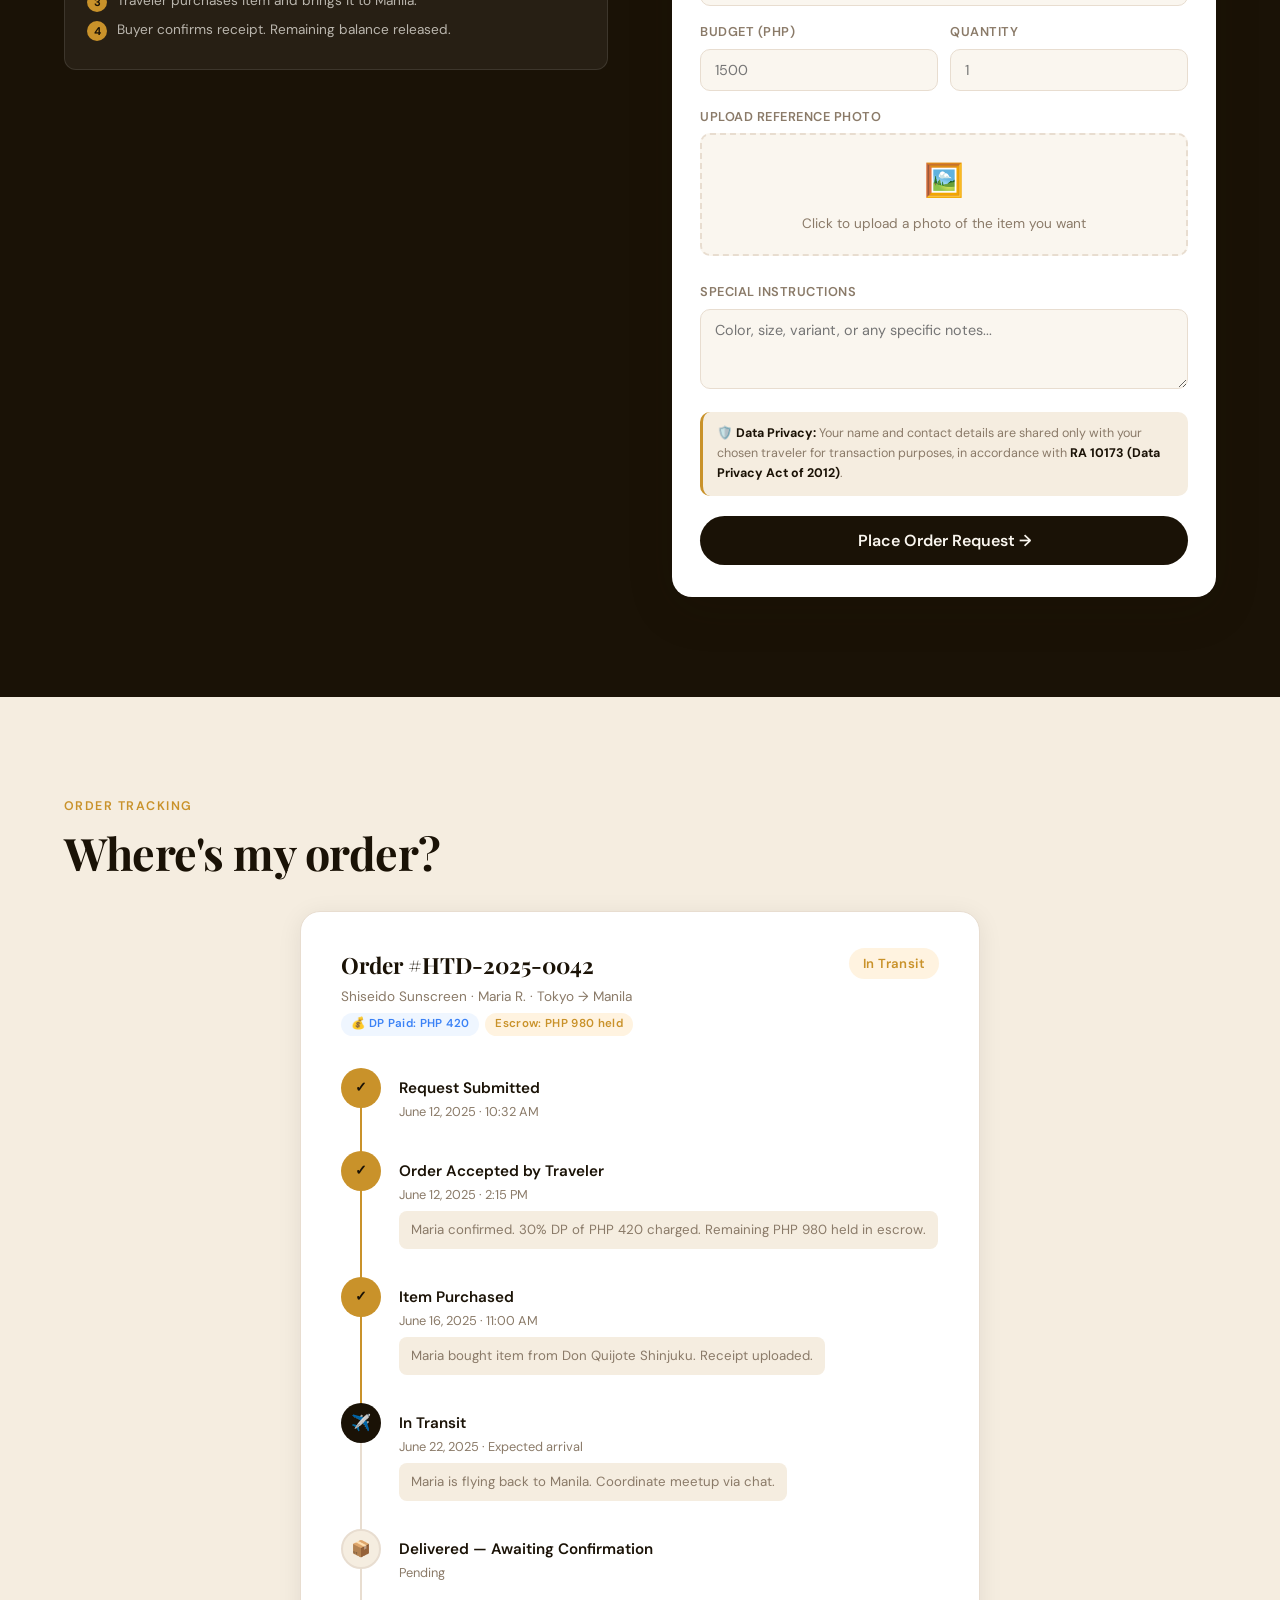
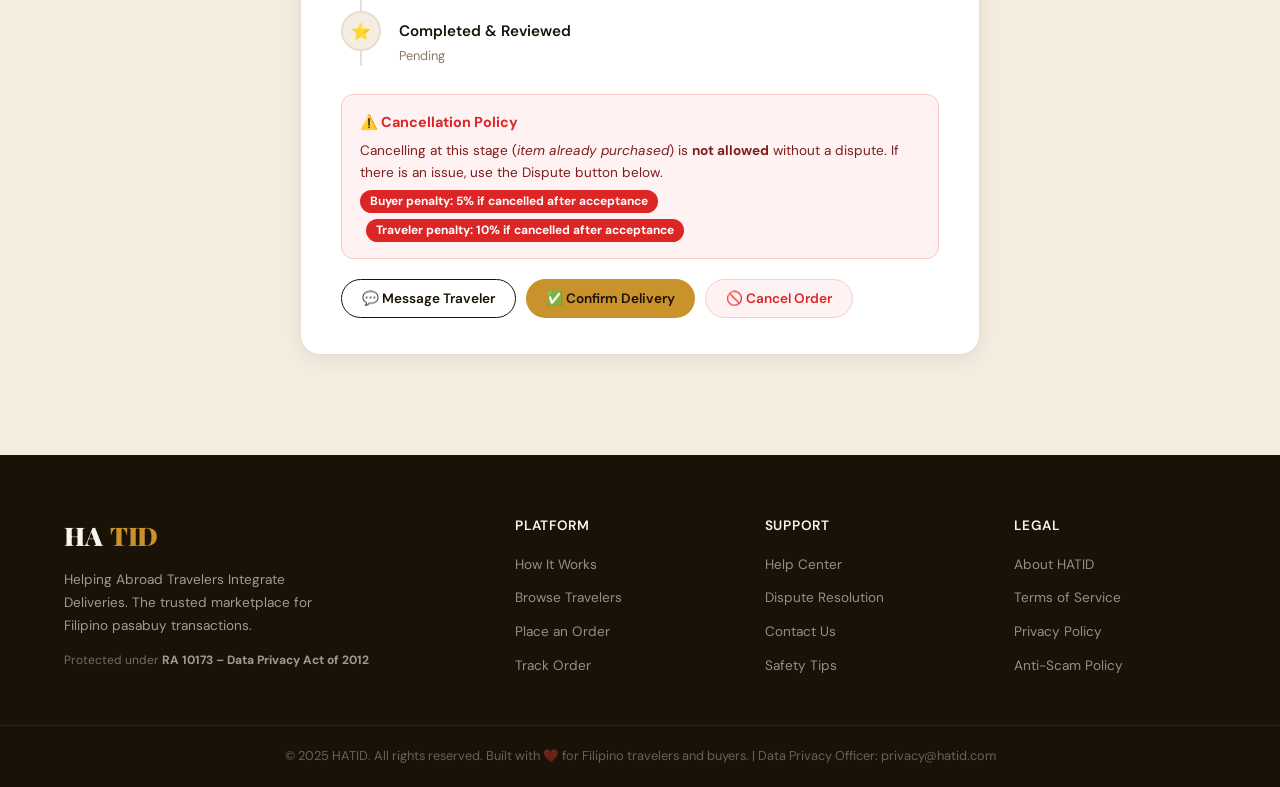
==== commit e4d5687f: "Change greeting from 'Hello' to 'Goodbye'" ====
--- a/dashboard.html
+++ b/dashboard.html
@@ -9,17 +9,34 @@
 </head>
 <body>
 
+<!-- NOTIFICATION BANNER -->
+<div class="notify-banner" id="notifyBanner" style="display:none"></div>
+
 <!-- NAV -->
 <nav>
-  <div class="logo">HA<span>TID</span></div>
+  <a href="index.html" class="logo">HA<span>TID</span></a>
   <ul class="nav-links">
     <li><a href="#how">How It Works</a></li>
     <li><a href="#listings">Find Travelers</a></li>
-    <li><a href="#order">Order Now</a></li>
+    <li><a href="#order" class="buyer-only">Order Now</a></li>
+    <li><a href="#myListings" class="traveler-only">My Listings</a></li>
     <li><a href="#tracker">Track Order</a></li>
-    <li><a href="#order" class="nav-cta">Get Started</a></li>
   </ul>
+  <div id="navRight"></div>
+  <button class="hamburger" onclick="toggleMobileMenu()" aria-label="Menu">
+    <span></span><span></span><span></span>
+  </button>
 </nav>
+
+<!-- MOBILE MENU -->
+<div class="mobile-menu" id="mobileMenu">
+  <a href="#how" onclick="toggleMobileMenu()">How It Works</a>
+  <a href="#listings" onclick="toggleMobileMenu()">Find Travelers</a>
+  <a href="#order" onclick="toggleMobileMenu()">Order Now</a>
+  <a href="#tracker" onclick="toggleMobileMenu()">Track Order</a>
+  <a href="login.html">Sign In</a>
+  <a href="register.html">Register</a>
+</div>
 
 <!-- HERO -->
 <section id="hero">
@@ -42,10 +59,7 @@
       <div class="hcard hcard-main">
         <div class="traveler-avatar">MR</div>
         <div style="display:flex;justify-content:space-between;align-items:flex-start">
-          <div>
-            <div style="font-weight:700;font-size:1rem">Maria R.</div>
-            <div style="color:var(--muted);font-size:0.78rem">⭐ 4.9 · 143 trips</div>
-          </div>
+          <div><div style="font-weight:700;font-size:1rem">Maria R.</div><div style="color:var(--muted);font-size:0.78rem">⭐ 4.9 · 143 trips</div></div>
           <span class="badge badge-green">✓ Verified</span>
         </div>
         <div style="margin-top:14px;padding-top:14px;border-top:1px solid var(--border)">
@@ -54,9 +68,7 @@
           <div style="font-size:0.78rem;color:var(--muted);margin-top:2px">June 15–22, 2025</div>
         </div>
         <div style="margin-top:10px;display:flex;gap:6px;flex-wrap:wrap">
-          <span class="cat-tag">Skincare</span>
-          <span class="cat-tag">Fashion</span>
-          <span class="cat-tag">Snacks</span>
+          <span class="cat-tag">Skincare</span><span class="cat-tag">Fashion</span><span class="cat-tag">Snacks</span>
         </div>
       </div>
       <div class="hcard hcard-2">
@@ -69,7 +81,7 @@
         <div style="font-size:0.72rem;opacity:0.6;margin-bottom:6px">STATUS UPDATE</div>
         <div style="font-weight:700;font-size:0.95rem;margin-bottom:4px">📦 Item Purchased!</div>
         <div style="font-size:0.8rem;opacity:0.7">Maria just bought your item</div>
-        <span class="badge badge-ink" style="margin-top:8px">In Transit</span>
+        <span class="badge badge-ink" style="margin-top:8px;display:inline-block">In Transit</span>
       </div>
     </div>
   </div>
@@ -80,30 +92,10 @@
   <p class="section-label">The Process</p>
   <h2 class="section-title">From abroad to your door, stress-free.</h2>
   <div class="steps-grid">
-    <div class="step-card">
-      <div class="step-num">01</div>
-      <div class="step-icon">🔍</div>
-      <h3>Browse Travelers</h3>
-      <p>Explore listings from verified OFWs and frequent travelers. Filter by destination, dates, and item categories.</p>
-    </div>
-    <div class="step-card">
-      <div class="step-num">02</div>
-      <div class="step-icon">📋</div>
-      <h3>Submit a Request</h3>
-      <p>Send your product request with item name, link, budget, and quantity. Chat with your traveler directly on the platform.</p>
-    </div>
-    <div class="step-card">
-      <div class="step-num">03</div>
-      <div class="step-icon">🔒</div>
-      <h3>Secure Payment</h3>
-      <p>Pay into our escrow system. Funds are only released to the traveler after you confirm safe delivery.</p>
-    </div>
-    <div class="step-card">
-      <div class="step-num">04</div>
-      <div class="step-icon">📦</div>
-      <h3>Track &amp; Receive</h3>
-      <p>Monitor your order status in real-time — from purchase to transit to your hands. Rate the experience after.</p>
-    </div>
+    <div class="step-card"><div class="step-num">01</div><div class="step-icon">🔍</div><h3>Browse Travelers</h3><p>Explore listings from verified OFWs and frequent travelers. Filter by destination, dates, and categories.</p></div>
+    <div class="step-card"><div class="step-num">02</div><div class="step-icon">📋</div><h3>Submit a Request</h3><p>Send your request with item name, link, budget, and photos. Chat with your traveler directly on the platform.</p></div>
+    <div class="step-card"><div class="step-num">03</div><div class="step-icon">🔒</div><h3>Secure Payment</h3><p>Pay into our escrow. Orders over PHP 2,000 require 30% DP. Balance released only upon confirmed delivery.</p></div>
+    <div class="step-card"><div class="step-num">04</div><div class="step-icon">📦</div><h3>Track &amp; Receive</h3><p>Monitor your order in real-time — from purchase to transit to your hands. Rate the experience after.</p></div>
   </div>
 </section>
 
@@ -122,8 +114,41 @@
   <div class="listings-grid" id="listingsGrid"></div>
 </section>
 
-<!-- ORDER FORM -->
-<section id="order">
+<!-- TRAVELER: MY ITEM LISTINGS -->
+<section id="myListings" class="traveler-only" style="display:none;background:var(--warm)">
+  <p class="section-label">Traveler Dashboard</p>
+  <h2 class="section-title">Your Item Listings</h2>
+  <div style="display:grid;grid-template-columns:1fr 1fr;gap:3rem;align-items:start">
+    <div>
+      <h3 style="font-size:1.05rem;font-weight:700;margin-bottom:16px">➕ Add New Item</h3>
+      <div class="form-card" style="padding:24px">
+        <div class="form-group"><label>Item Name</label><input type="text" id="listItemName" placeholder="e.g. Shiseido Sunscreen SPF50+"></div>
+        <div class="form-group form-row">
+          <div><label>Price (PHP)</label><input type="number" id="listItemPrice" placeholder="1200"></div>
+          <div><label>Origin Country</label><input type="text" id="listItemOrigin" placeholder="Japan"></div>
+        </div>
+        <div class="form-group"><label>Description</label><textarea id="listItemDesc" placeholder="Variant, size, where to buy..."></textarea></div>
+        <div class="form-group">
+          <label>Upload Item Photo</label>
+          <div class="upload-area" onclick="document.getElementById('listItemPhoto').click()">
+            <div style="font-size:2rem">📷</div>
+            <p>Click to upload photo of the item</p>
+          </div>
+          <input type="file" id="listItemPhoto" accept="image/*" style="display:none" onchange="handleImageUpload(this)">
+          <div class="upload-preview" id="imagePreview"></div>
+        </div>
+        <button class="submit-btn" onclick="submitItemListing()">List This Item →</button>
+      </div>
+    </div>
+    <div>
+      <h3 style="font-size:1.05rem;font-weight:700;margin-bottom:16px">📦 Your Current Listings</h3>
+      <div class="items-grid" id="itemsGrid"></div>
+    </div>
+  </div>
+</section>
+
+<!-- ORDER FORM (Buyer only) -->
+<section id="order" class="buyer-only">
   <div class="order-grid">
     <div class="order-info">
       <p class="section-label">Place a Request</p>
@@ -132,9 +157,9 @@
       <div class="escrow-info">
         <h4>🔒 How Payment Escrow Works</h4>
         <div class="escrow-step"><div class="escrow-dot">1</div><span>Buyer pays into HATID escrow. Funds held securely.</span></div>
-        <div class="escrow-step"><div class="escrow-dot">2</div><span>Traveler purchases item and ships to buyer.</span></div>
-        <div class="escrow-step"><div class="escrow-dot">3</div><span>Buyer confirms receipt. Funds released to traveler.</span></div>
-        <div class="escrow-step"><div class="escrow-dot">4</div><span>Both parties rate each other. Trust grows.</span></div>
+        <div class="escrow-step"><div class="escrow-dot">2</div><span>Orders ≥ PHP 2,000 require 30% DP upfront.</span></div>
+        <div class="escrow-step"><div class="escrow-dot">3</div><span>Traveler purchases item and brings it to Manila.</span></div>
+        <div class="escrow-step"><div class="escrow-dot">4</div><span>Buyer confirms receipt. Remaining balance released.</span></div>
       </div>
     </div>
     <div class="form-card">
@@ -156,10 +181,29 @@
       <div class="form-group"><label>Item Name</label><input type="text" id="itemName" placeholder="e.g. Shiseido Anessa Sunscreen SPF50+ 60ml"></div>
       <div class="form-group"><label>Product Link (optional)</label><input type="url" id="itemLink" placeholder="https://www.amazon.co.jp/..."></div>
       <div class="form-group form-row">
-        <div><label>Budget (PHP)</label><input type="number" id="itemBudget" placeholder="1500"></div>
+        <div><label>Budget (PHP)</label><input type="number" id="itemBudget" placeholder="1500" oninput="onBudgetChange()"></div>
         <div><label>Quantity</label><input type="number" id="itemQty" placeholder="1" min="1"></div>
       </div>
+
+      <!-- DP Notice -->
+      <div class="dp-notice" id="dpNotice"></div>
+
+      <div class="form-group">
+        <label>Upload Reference Photo</label>
+        <div class="upload-area" onclick="document.getElementById('itemPhoto').click()">
+          <div style="font-size:2rem">🖼️</div>
+          <p>Click to upload a photo of the item you want</p>
+        </div>
+        <input type="file" id="itemPhoto" accept="image/*" multiple style="display:none" onchange="handleImageUpload(this)">
+        <div class="upload-preview" id="imagePreview"></div>
+      </div>
+
       <div class="form-group"><label>Special Instructions</label><textarea id="itemNotes" placeholder="Color, size, variant, or any specific notes..."></textarea></div>
+
+      <div style="background:var(--warm);border-radius:10px;padding:12px 14px;font-size:0.78rem;color:var(--muted);margin-bottom:12px;border-left:3px solid var(--gold);line-height:1.6">
+        🛡️ <strong style="color:var(--ink)">Data Privacy:</strong> Your name and contact details are shared only with your chosen traveler for transaction purposes, in accordance with <strong style="color:var(--ink)">RA 10173 (Data Privacy Act of 2012)</strong>.
+      </div>
+
       <button class="submit-btn" onclick="submitOrder()">Place Order Request →</button>
     </div>
   </div>
@@ -179,96 +223,30 @@
           <span class="badge badge-gold">Escrow: PHP 980 held</span>
         </div>
       </div>
-      <span class="badge badge-gold" id="orderStatusBadge" style="font-size:0.82rem;padding:5px 14px">In Transit</span>
-    </div>
-
-    <div class="tracker-steps" id="trackerSteps">
+      <span class="badge badge-gold" style="font-size:0.82rem;padding:5px 14px">In Transit</span>
+    </div>
+    <div class="tracker-steps">
       <div class="tracker-step"><div class="step-circle step-done">✓</div><div class="step-content"><div class="step-name">Request Submitted</div><div class="step-time">June 12, 2025 · 10:32 AM</div></div></div>
       <div class="tracker-step"><div class="step-circle step-done">✓</div><div class="step-content"><div class="step-name">Order Accepted by Traveler</div><div class="step-time">June 12, 2025 · 2:15 PM</div><div class="step-note">Maria confirmed. 30% DP of PHP 420 charged. Remaining PHP 980 held in escrow.</div></div></div>
       <div class="tracker-step"><div class="step-circle step-done">✓</div><div class="step-content"><div class="step-name">Item Purchased</div><div class="step-time">June 16, 2025 · 11:00 AM</div><div class="step-note">Maria bought item from Don Quijote Shinjuku. Receipt uploaded.</div></div></div>
       <div class="tracker-step"><div class="step-circle step-active">✈️</div><div class="step-content"><div class="step-name">In Transit</div><div class="step-time">June 22, 2025 · Expected arrival</div><div class="step-note">Maria is flying back to Manila. Coordinate meetup via chat.</div></div></div>
-      <div class="tracker-step"><div class="step-circle step-pending" id="stepDelivered">📦</div><div class="step-content"><div class="step-name">Delivered — Awaiting Confirmation</div><div class="step-time">Pending</div></div></div>
-      <div class="tracker-step"><div class="step-circle step-pending" id="stepCompleted">⭐</div><div class="step-content"><div class="step-name">Completed &amp; Reviewed</div><div class="step-time" id="completedTime">Pending</div></div></div>
+      <div class="tracker-step"><div class="step-circle step-pending">📦</div><div class="step-content"><div class="step-name">Delivered — Awaiting Confirmation</div><div class="step-time">Pending</div></div></div>
+      <div class="tracker-step"><div class="step-circle step-pending">⭐</div><div class="step-content"><div class="step-name">Completed &amp; Reviewed</div><div class="step-time">Pending</div></div></div>
     </div>
 
     <!-- Cancel Warning -->
-    <div class="cancel-warning" id="cancelWarningBox">
+    <div class="cancel-warning">
       <h4>⚠️ Cancellation Policy</h4>
-      <p>Cancelling at this stage (<em>item already purchased</em>) is <strong>not allowed</strong> without a dispute.</p>
+      <p>Cancelling at this stage (<em>item already purchased</em>) is <strong>not allowed</strong> without a dispute. If there is an issue, use the Dispute button below.</p>
       <span class="penalty-tag">Buyer penalty: 5% if cancelled after acceptance</span>
       <span class="penalty-tag" style="margin-left:6px">Traveler penalty: 10% if cancelled after acceptance</span>
     </div>
 
-    <!-- Action Buttons -->
-    <div style="margin-top:20px;display:flex;gap:10px;flex-wrap:wrap" id="trackerActions">
+    <div style="margin-top:20px;display:flex;gap:10px;flex-wrap:wrap">
       <button class="btn btn-outline" style="font-size:0.85rem;padding:10px 20px" onclick="showToast('Opening chat with Maria...')">💬 Message Traveler</button>
-      <button class="btn btn-gold" style="font-size:0.85rem;padding:10px 20px" id="confirmDeliveryBtn" onclick="confirmDelivery()">✅ Confirm Delivery</button>
-      <button class="btn btn-danger" style="font-size:0.85rem;padding:10px 20px" id="cancelOrderBtn" onclick="showCancelModal('buyer')">🚫 Cancel Order</button>
-    </div>
-
-    <!-- RATINGS & REVIEW FORM (hidden until delivery confirmed) -->
-    <div id="reviewSection" style="display:none;margin-top:28px;border-top:2px solid var(--border);padding-top:28px">
-      <h3 style="font-family:'Playfair Display',serif;font-size:1.3rem;margin-bottom:6px">⭐ Rate Your Experience</h3>
-      <p style="color:var(--muted);font-size:0.88rem;margin-bottom:20px">Delivery confirmed! Escrow released to traveler. Please rate your transaction with <strong>Maria R.</strong></p>
-
-      <!-- Star Rating -->
-      <div style="margin-bottom:20px">
-        <label style="font-size:0.8rem;font-weight:600;letter-spacing:0.04em;text-transform:uppercase;color:var(--muted);margin-bottom:10px;display:block">Overall Rating</label>
-        <div class="star-rating" id="starRating">
-          <span class="star" data-value="1" onclick="setRating(1)">★</span>
-          <span class="star" data-value="2" onclick="setRating(2)">★</span>
-          <span class="star" data-value="3" onclick="setRating(3)">★</span>
-          <span class="star" data-value="4" onclick="setRating(4)">★</span>
-          <span class="star" data-value="5" onclick="setRating(5)">★</span>
-        </div>
-        <div id="ratingLabel" style="font-size:0.82rem;color:var(--muted);margin-top:6px">Click a star to rate</div>
-      </div>
-
-      <!-- Category Ratings -->
-      <div style="display:grid;grid-template-columns:repeat(auto-fit,minmax(160px,1fr));gap:12px;margin-bottom:20px">
-        <div style="background:var(--warm);border-radius:10px;padding:12px 14px">
-          <div style="font-size:0.78rem;font-weight:600;color:var(--muted);margin-bottom:6px;text-transform:uppercase">Communication</div>
-          <div class="mini-stars" id="stars-comm" data-cat="comm">
-            <span onclick="setMiniRating('comm',1)">★</span><span onclick="setMiniRating('comm',2)">★</span><span onclick="setMiniRating('comm',3)">★</span><span onclick="setMiniRating('comm',4)">★</span><span onclick="setMiniRating('comm',5)">★</span>
-          </div>
-        </div>
-        <div style="background:var(--warm);border-radius:10px;padding:12px 14px">
-          <div style="font-size:0.78rem;font-weight:600;color:var(--muted);margin-bottom:6px;text-transform:uppercase">Item Accuracy</div>
-          <div class="mini-stars" id="stars-accuracy" data-cat="accuracy">
-            <span onclick="setMiniRating('accuracy',1)">★</span><span onclick="setMiniRating('accuracy',2)">★</span><span onclick="setMiniRating('accuracy',3)">★</span><span onclick="setMiniRating('accuracy',4)">★</span><span onclick="setMiniRating('accuracy',5)">★</span>
-          </div>
-        </div>
-        <div style="background:var(--warm);border-radius:10px;padding:12px 14px">
-          <div style="font-size:0.78rem;font-weight:600;color:var(--muted);margin-bottom:6px;text-transform:uppercase">Delivery Speed</div>
-          <div class="mini-stars" id="stars-speed" data-cat="speed">
-            <span onclick="setMiniRating('speed',1)">★</span><span onclick="setMiniRating('speed',2)">★</span><span onclick="setMiniRating('speed',3)">★</span><span onclick="setMiniRating('speed',4)">★</span><span onclick="setMiniRating('speed',5)">★</span>
-          </div>
-        </div>
-      </div>
-
-      <!-- Written Review -->
-      <div style="margin-bottom:16px">
-        <label style="font-size:0.8rem;font-weight:600;letter-spacing:0.04em;text-transform:uppercase;color:var(--muted);margin-bottom:6px;display:block">Written Review</label>
-        <textarea id="reviewText" placeholder="Share your experience with Maria R. — was the item as expected? Was communication good?" style="width:100%;padding:11px 14px;border-radius:10px;border:1.5px solid var(--border);font-family:inherit;font-size:0.9rem;background:var(--cream);color:var(--ink);outline:none;resize:vertical;min-height:100px"></textarea>
-      </div>
-
-      <!-- Recommend Toggle -->
-      <div style="display:flex;align-items:center;gap:10px;margin-bottom:20px;background:var(--warm);padding:12px 16px;border-radius:10px">
-        <input type="checkbox" id="recommendCheck" style="width:18px;height:18px;accent-color:var(--gold)">
-        <label for="recommendCheck" style="font-size:0.88rem;font-weight:500;color:var(--ink);text-transform:none;letter-spacing:0">👍 I would recommend this traveler to other buyers</label>
-      </div>
-
-      <button class="submit-btn" onclick="submitReview()" style="max-width:300px">Submit Review →</button>
-
-      <!-- Submitted Review Display -->
-      <div id="reviewSubmitted" style="display:none;margin-top:20px;background:#f0fdf4;border:1px solid #bbf7d0;border-radius:14px;padding:20px 24px">
-        <div style="font-size:1.5rem;margin-bottom:8px">🎉</div>
-        <div style="font-weight:700;font-size:1rem;color:#166534;margin-bottom:4px">Review Submitted!</div>
-        <div style="font-size:0.85rem;color:#166534;margin-bottom:12px">Thank you for your feedback. This helps the HATID community!</div>
-        <div id="reviewDisplay" style="background:white;border-radius:10px;padding:14px 16px;font-size:0.88rem;border:1px solid #bbf7d0"></div>
-      </div>
-    </div>
-
+      <button class="btn btn-gold" style="font-size:0.85rem;padding:10px 20px" onclick="showToast('✅ Delivery confirmed! Final payment releasing to traveler...')">✅ Confirm Delivery</button>
+      <button class="btn btn-danger" style="font-size:0.85rem;padding:10px 20px" onclick="showCancelModal('buyer')">🚫 Cancel Order</button>
+    </div>
   </div>
 </section>
 
@@ -277,63 +255,54 @@
   <div class="footer-brand">
     <div class="logo">HA<span style="color:var(--gold)">TID</span></div>
     <p>Helping Abroad Travelers Integrate Deliveries. The trusted marketplace for Filipino pasabuy transactions.</p>
-  </div>
-  <div>
-    <h4>Platform</h4>
-    <ul>
-      <li><a href="#">How It Works</a></li>
-      <li><a href="#">Browse Travelers</a></li>
-      <li><a href="#">Place an Order</a></li>
-      <li><a href="#">Track Order</a></li>
-    </ul>
-  </div>
-  <div>
-    <h4>Support</h4>
-    <ul>
-      <li><a href="#">Help Center</a></li>
-      <li><a href="#">Dispute Resolution</a></li>
-      <li><a href="#">Contact Us</a></li>
-      <li><a href="#">Safety Tips</a></li>
-    </ul>
-  </div>
-  <div>
-    <h4>Company</h4>
-    <ul>
-      <li><a href="#">About HATID</a></li>
-      <li><a href="#">Terms of Service</a></li>
-      <li><a href="#">Privacy Policy</a></li>
-      <li><a href="#">Careers</a></li>
-    </ul>
-  </div>
+    <div style="margin-top:14px;font-size:0.75rem;color:rgba(250,246,239,0.4);line-height:1.6">
+      Protected under <strong style="color:rgba(250,246,239,0.6)">RA 10173 – Data Privacy Act of 2012</strong>
+    </div>
+  </div>
+  <div><h4>Platform</h4><ul><li><a href="#">How It Works</a></li><li><a href="#">Browse Travelers</a></li><li><a href="#">Place an Order</a></li><li><a href="#">Track Order</a></li></ul></div>
+  <div><h4>Support</h4><ul><li><a href="#">Help Center</a></li><li><a href="#">Dispute Resolution</a></li><li><a href="#">Contact Us</a></li><li><a href="#">Safety Tips</a></li></ul></div>
+  <div><h4>Legal</h4><ul><li><a href="#">About HATID</a></li><li><a href="#">Terms of Service</a></li><li><a href="#">Privacy Policy</a></li><li><a href="#">Anti-Scam Policy</a></li></ul></div>
 </footer>
-<div class="footer-bottom">© 2025 HATID. All rights reserved. Built with ❤️ for Filipino travelers and buyers.</div>
-
-<!-- MODAL -->
+<div class="footer-bottom">© 2025 HATID. All rights reserved. Built with ❤️ for Filipino travelers and buyers. | Data Privacy Officer: privacy@hatid.com</div>
+
+<!-- SUCCESS MODAL -->
 <div class="modal-overlay" id="successModal">
   <div class="modal">
-    <button class="modal-close" onclick="closeModal()">✕</button>
+    <button class="modal-close" onclick="closeSuccessModal()">✕</button>
     <div class="success-icon">🎉</div>
     <h2>Order Submitted!</h2>
-    <p>Your request has been sent to <strong id="modalTraveler">the traveler</strong>. You'll receive a notification once they accept.</p>
-    <div style="background:var(--warm);border-radius:12px;padding:16px;margin-bottom:20px;font-size:0.85rem">
-      <div style="margin-bottom:6px"><strong>Item:</strong> <span id="modalItem">—</span></div>
-      <div style="margin-bottom:6px"><strong>Budget:</strong> PHP <span id="modalBudget">—</span></div>
-      <div><strong>Order ID:</strong> <span id="modalOrderId">—</span></div>
-    </div>
-    <button class="btn btn-primary" style="width:100%;justify-content:center" onclick="closeModal()">Track My Order →</button>
+    <p>Your request has been sent to <strong id="modalTraveler"></strong>. You'll be notified by email once they accept.</p>
+    <div class="modal-summary">
+      <div><strong>Item:</strong> <span id="modalItem"></span></div>
+      <div><strong>Budget:</strong> PHP <span id="modalBudget"></span></div>
+      <div id="modalDpRow"><strong>Down Payment (30%):</strong> <span id="modalDp" style="color:var(--gold);font-weight:700"></span></div>
+      <div><strong>Order ID:</strong> <span id="modalOrderId"></span></div>
+    </div>
+    <div style="background:#f0fdf4;border:1px solid #bbf7d0;border-radius:8px;padding:10px 14px;font-size:0.8rem;color:#166534;margin-bottom:16px">
+      📧 A confirmation email has been sent to your registered address. Your personal data is handled per <strong>RA 10173</strong>.
+    </div>
+    <button class="btn btn-primary" style="width:100%;justify-content:center" onclick="closeSuccessModal()">Track My Order →</button>
   </div>
 </div>
 
-<!-- TOAST -->
+<!-- CANCEL MODAL -->
+<div class="modal-overlay" id="cancelModal">
+  <div class="modal modal-danger">
+    <button class="modal-close" onclick="closeModal('cancelModal')">✕</button>
+    <div class="success-icon">🚫</div>
+    <h2>Cancel Order?</h2>
+    <p>Please review the cancellation penalties before proceeding.</p>
+    <div class="modal-summary" style="background:#fef2f2;border:1px solid #fecaca">
+      <div id="cancelPenaltyMsg" style="font-size:0.85rem;line-height:1.8;color:#7f1d1d"></div>
+    </div>
+    <div style="display:flex;gap:10px">
+      <button class="btn btn-outline" style="flex:1;justify-content:center" onclick="closeModal('cancelModal')">Keep Order</button>
+      <button class="btn btn-danger" style="flex:1;justify-content:center" onclick="confirmCancel()">Confirm Cancel</button>
+    </div>
+  </div>
+</div>
+
 <div class="toast" id="toast"></div>
-
-<script>
-  const user = sessionStorage.getItem('hatid_user');
-
-  if (!user) {
-    window.location.href = 'index.html';
-  }
-</script>>
+<script src="hatid-script.js"></script>
 </body>
 </html>
-
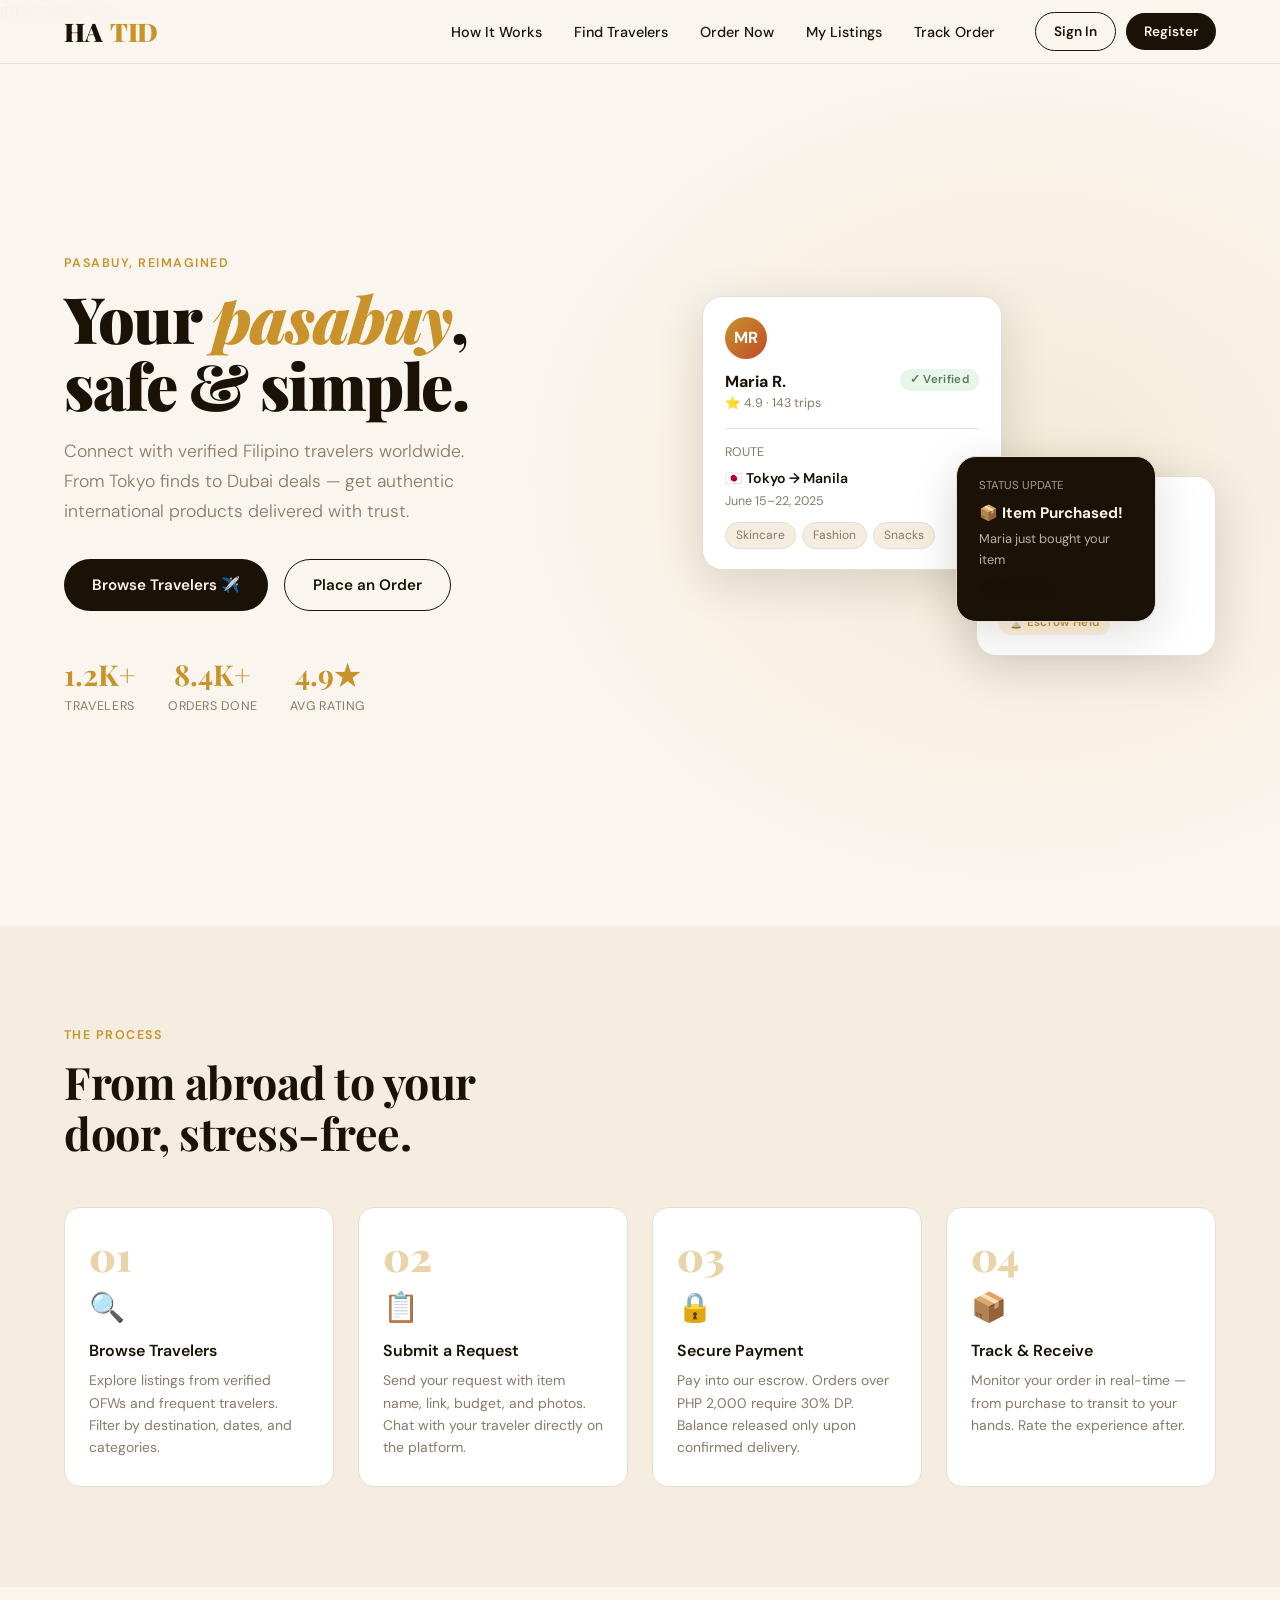
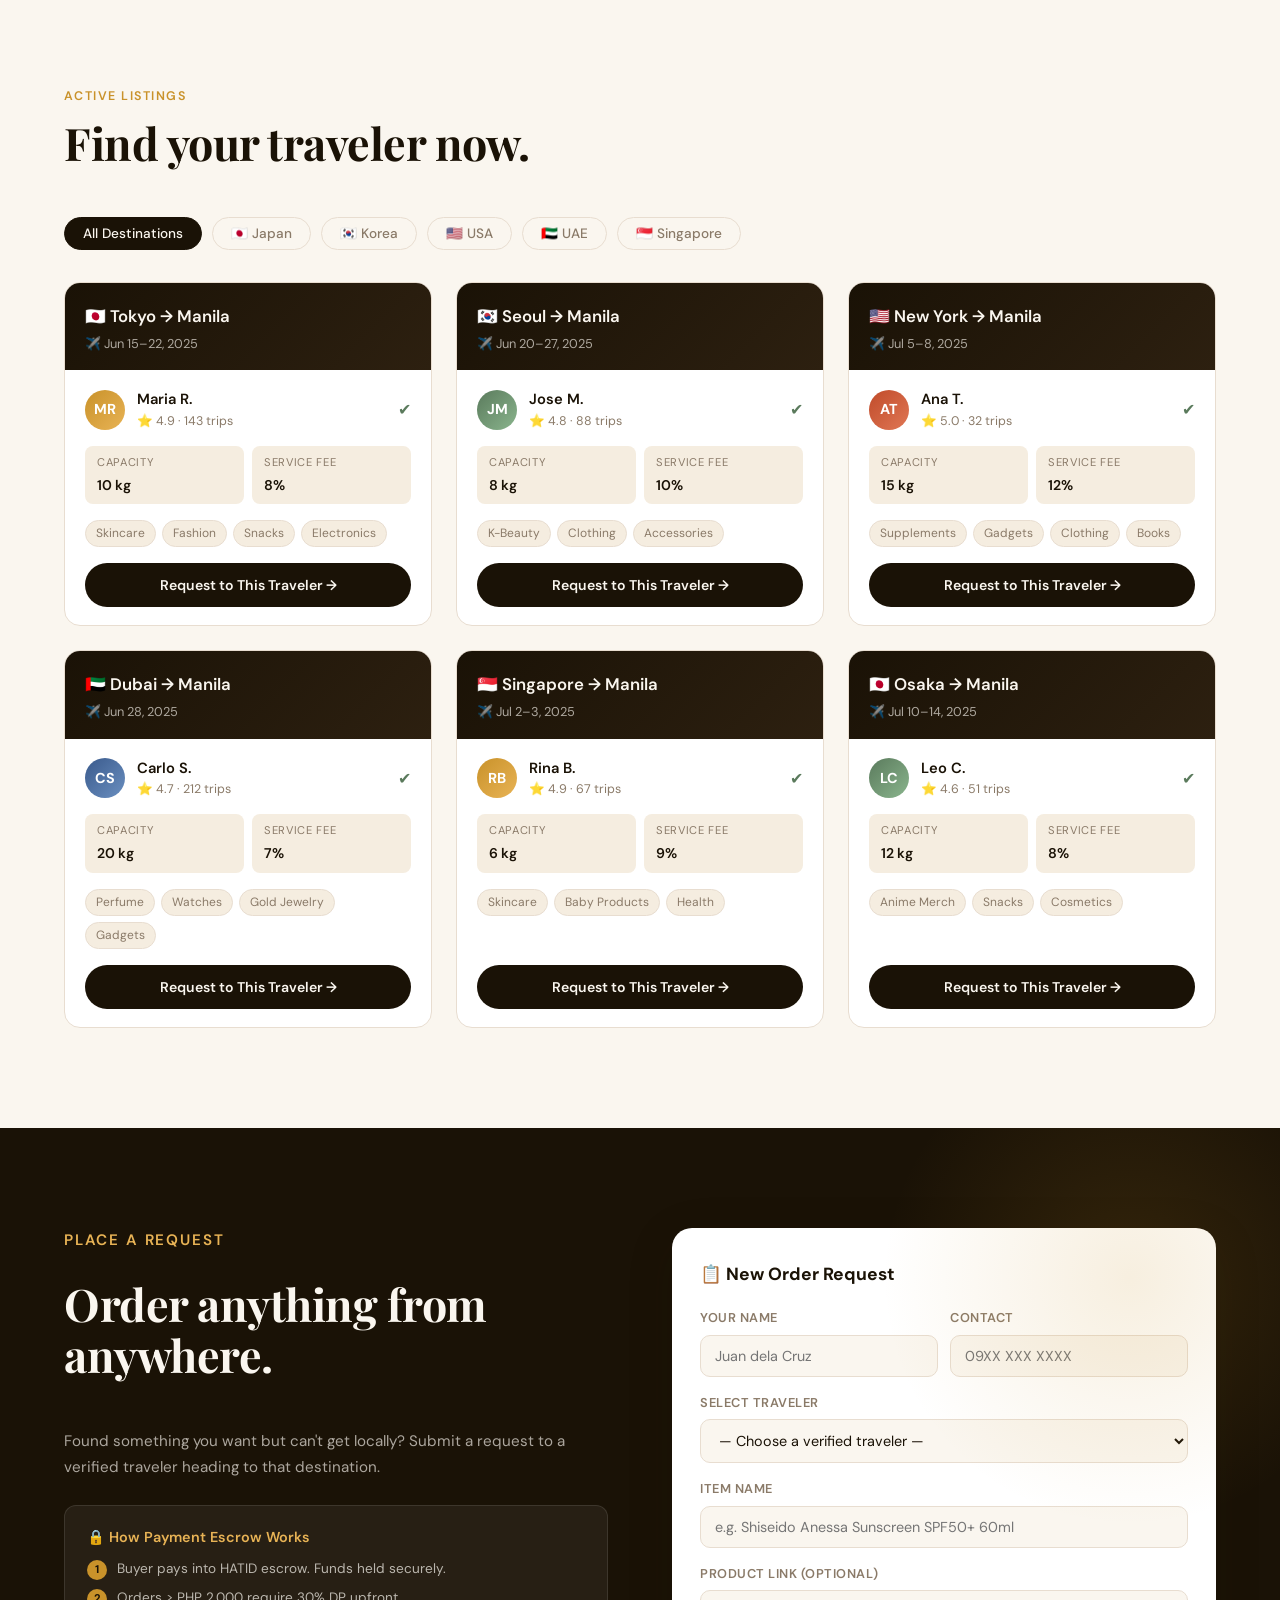
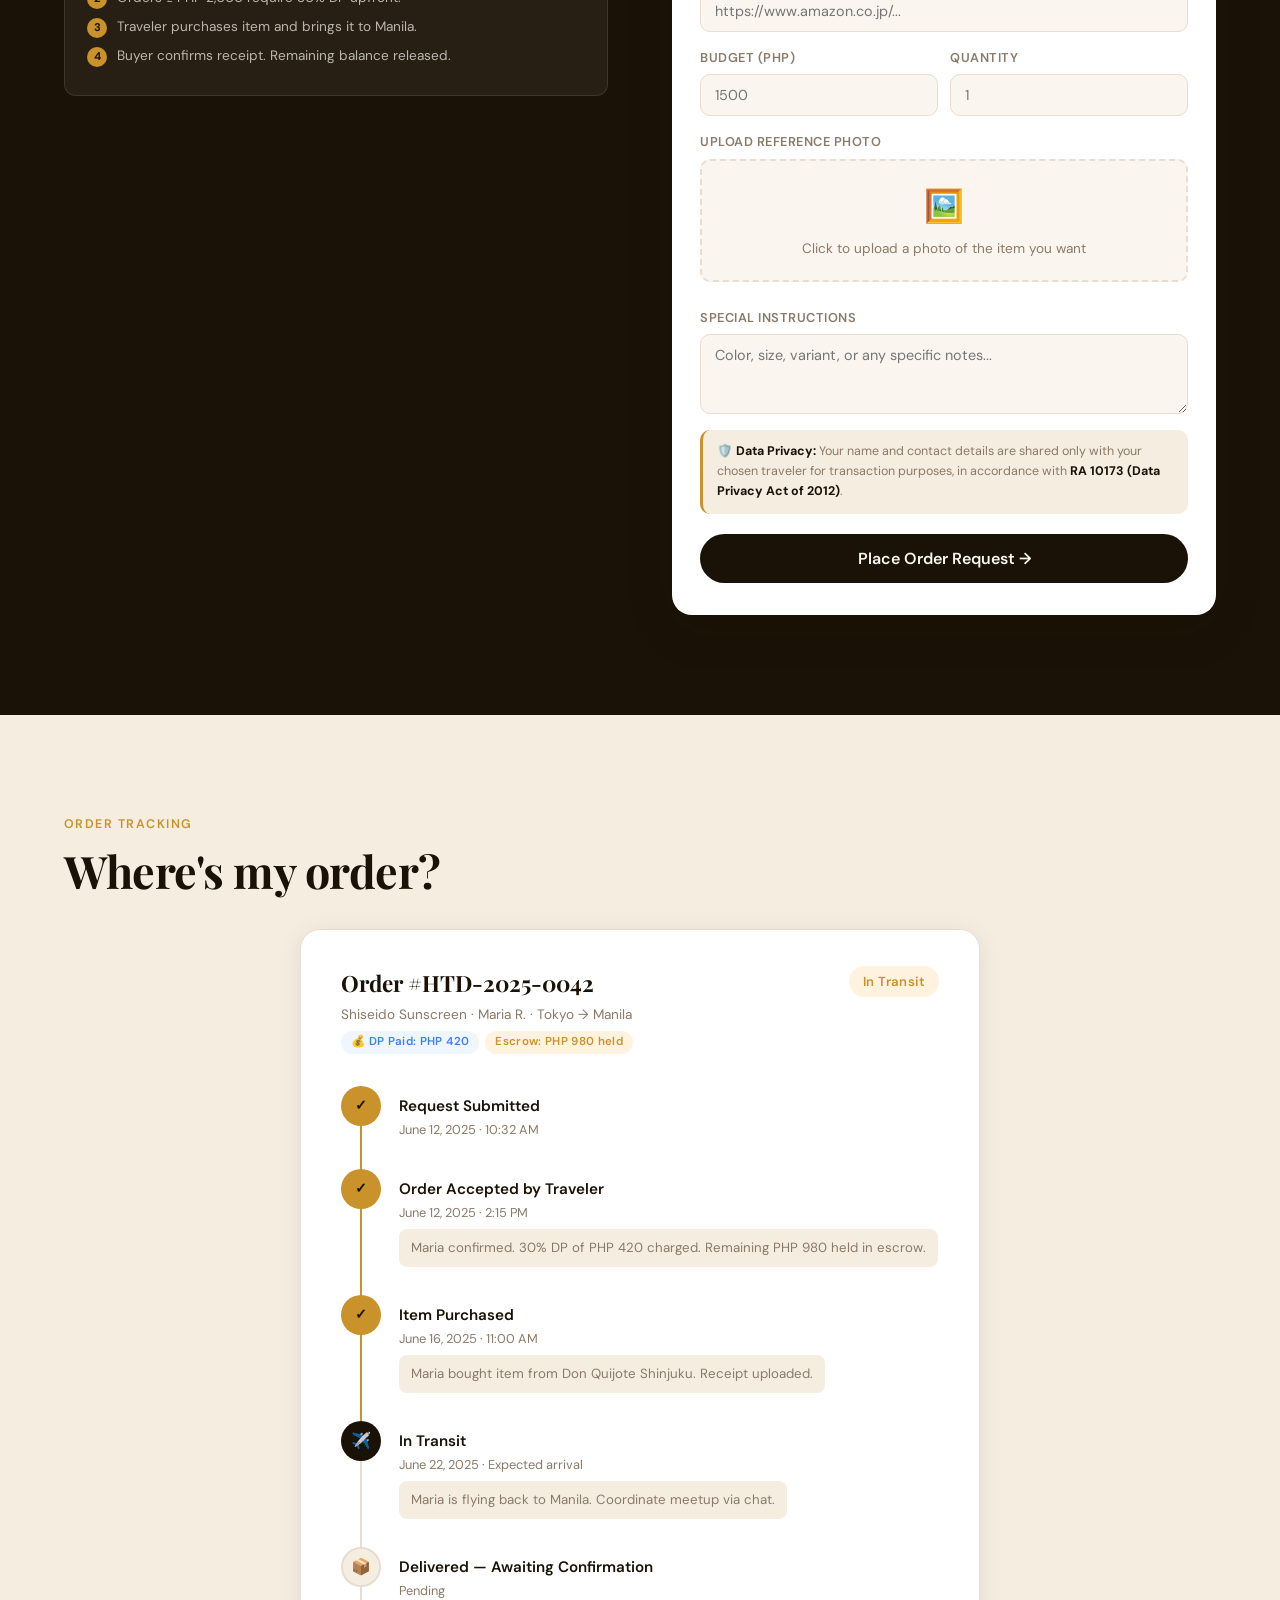
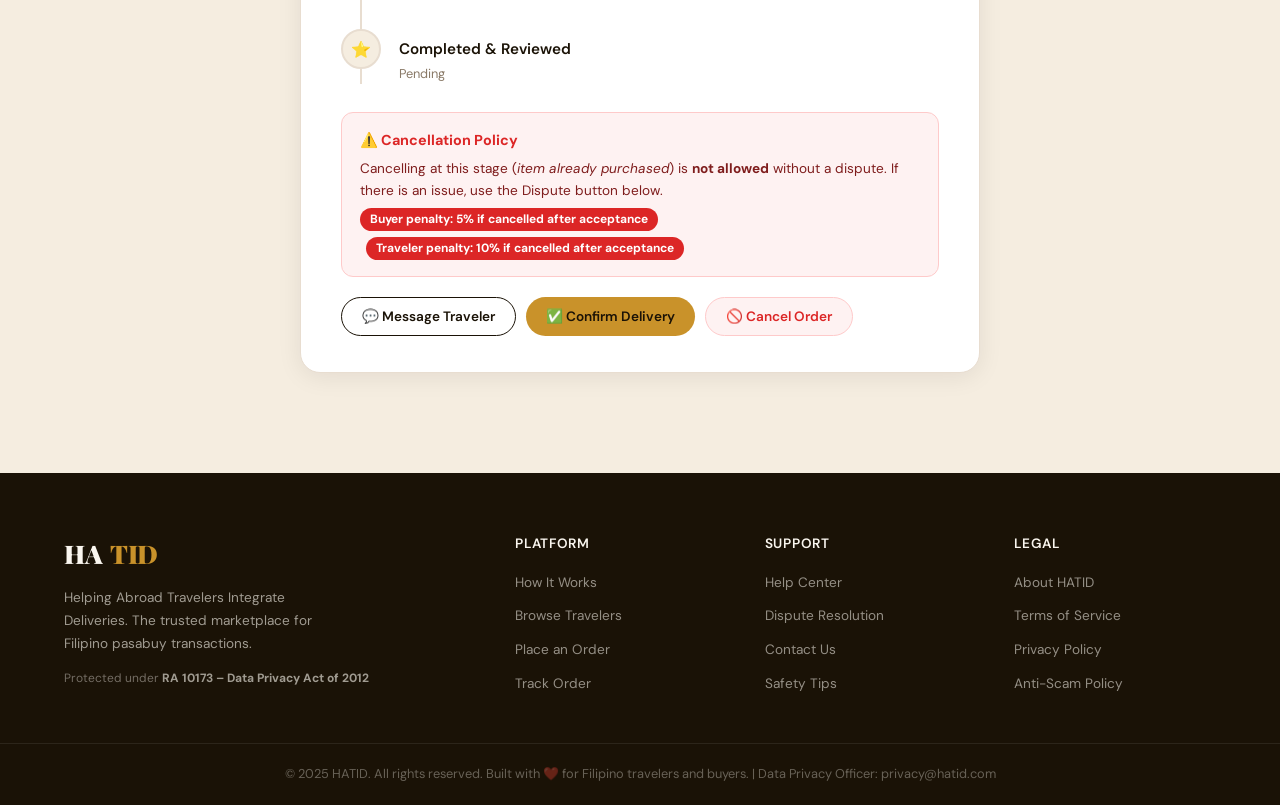
==== commit 0953ad59: "Update fmt.Println message from 'Hello' to 'Goodbye'" ====
--- a/dashboard.html
+++ b/dashboard.html
@@ -1,4 +1,4 @@
-<!DOCTYPE html>
+!DOCTYPE html>
 <html lang="en">
 <head>
   <meta charset="UTF-8">
@@ -86,6 +86,31 @@
     </div>
   </div>
 </section>
+<section id="travelerStats" class="traveler-only" style="display:none">
+  <div class="stats-grid">
+
+    <div class="dash-card">
+      <h3>₱24,500</h3>
+      <p>Total Earnings</p>
+    </div>
+
+    <div class="dash-card">
+      <h3>18</h3>
+      <p>Pending Orders</p>
+    </div>
+
+    <div class="dash-card">
+      <h3>4.9★</h3>
+      <p>Seller Rating</p>
+    </div>
+
+    <div class="dash-card">
+      <h3>143</h3>
+      <p>Completed Trips</p>
+    </div>
+
+  </div>
+</section>
 
 <!-- HOW IT WORKS -->
 <section id="how">
@@ -135,7 +160,7 @@
             <p>Click to upload photo of the item</p>
           </div>
           <input type="file" id="listItemPhoto" accept="image/*" style="display:none" onchange="handleImageUpload(this)">
-          <div class="upload-preview" id="imagePreview"></div>
+          <div class="upload-preview" id="listingImagePreview"></div>
         </div>
         <button class="submit-btn" onclick="submitItemListing()">List This Item →</button>
       </div>
@@ -195,7 +220,7 @@
           <p>Click to upload a photo of the item you want</p>
         </div>
         <input type="file" id="itemPhoto" accept="image/*" multiple style="display:none" onchange="handleImageUpload(this)">
-        <div class="upload-preview" id="imagePreview"></div>
+        <div class="upload-preview" id="orderImagePreview"></div>
       </div>
 
       <div class="form-group"><label>Special Instructions</label><textarea id="itemNotes" placeholder="Color, size, variant, or any specific notes..."></textarea></div>
@@ -244,7 +269,7 @@
 
     <div style="margin-top:20px;display:flex;gap:10px;flex-wrap:wrap">
       <button class="btn btn-outline" style="font-size:0.85rem;padding:10px 20px" onclick="showToast('Opening chat with Maria...')">💬 Message Traveler</button>
-      <button class="btn btn-gold" style="font-size:0.85rem;padding:10px 20px" onclick="showToast('✅ Delivery confirmed! Final payment releasing to traveler...')">✅ Confirm Delivery</button>
+      <button class="btn btn-gold" style="font-size:0.85rem;padding:10px 20px" onclick="confirmDelivery()">✅ Confirm Delivery</button>
       <button class="btn btn-danger" style="font-size:0.85rem;padding:10px 20px" onclick="showCancelModal('buyer')">🚫 Cancel Order</button>
     </div>
   </div>
@@ -265,25 +290,6 @@
 </footer>
 <div class="footer-bottom">© 2025 HATID. All rights reserved. Built with ❤️ for Filipino travelers and buyers. | Data Privacy Officer: privacy@hatid.com</div>
 
-<!-- SUCCESS MODAL -->
-<div class="modal-overlay" id="successModal">
-  <div class="modal">
-    <button class="modal-close" onclick="closeSuccessModal()">✕</button>
-    <div class="success-icon">🎉</div>
-    <h2>Order Submitted!</h2>
-    <p>Your request has been sent to <strong id="modalTraveler"></strong>. You'll be notified by email once they accept.</p>
-    <div class="modal-summary">
-      <div><strong>Item:</strong> <span id="modalItem"></span></div>
-      <div><strong>Budget:</strong> PHP <span id="modalBudget"></span></div>
-      <div id="modalDpRow"><strong>Down Payment (30%):</strong> <span id="modalDp" style="color:var(--gold);font-weight:700"></span></div>
-      <div><strong>Order ID:</strong> <span id="modalOrderId"></span></div>
-    </div>
-    <div style="background:#f0fdf4;border:1px solid #bbf7d0;border-radius:8px;padding:10px 14px;font-size:0.8rem;color:#166534;margin-bottom:16px">
-      📧 A confirmation email has been sent to your registered address. Your personal data is handled per <strong>RA 10173</strong>.
-    </div>
-    <button class="btn btn-primary" style="width:100%;justify-content:center" onclick="closeSuccessModal()">Track My Order →</button>
-  </div>
-</div>
 
 <!-- CANCEL MODAL -->
 <div class="modal-overlay" id="cancelModal">
@@ -301,6 +307,188 @@
     </div>
   </div>
 </div>
+<div class="modal-overlay" id="ratingModal">
+  <div class="modal">
+    <button class="modal-close" onclick="closeModal('ratingModal')">✖</button>
+
+    <h2>Rate Your Traveler</h2>
+    <p>How was your experience with this delivery?</p>
+
+    <div id="starRating" style="font-size:2rem; cursor:pointer; margin:10px 0;">
+      ☆ ☆ ☆ ☆ ☆
+    </div>
+
+    <textarea id="ratingComment" placeholder="Leave a comment (optional)"></textarea>
+
+    <button class="btn btn-primary" style="width:100%; margin-top:12px;"
+      onclick="submitRating()">
+      Submit Rating
+    </button>
+  </div>
+</div>
+
+<!-- ① TRAVELER ITEMS MODAL (Maria's listed items) -->
+<div class="modal-overlay" id="travelerItemsModal">
+  <div class="modal" style="max-width:540px">
+    <button class="modal-close" onclick="closeModal('travelerItemsModal')">✕</button>
+
+    <div class="ti-modal-header">
+      <div class="ti-modal-avatar">MR</div>
+      <div>
+        <div style="font-weight:700;font-size:1rem">Maria R.</div>
+        <div style="font-size:0.78rem;color:var(--muted)">⭐ 4.9 · 143 trips · <span class="badge badge-green">✓ Verified</span></div>
+        <div style="font-size:0.82rem;font-weight:600;margin-top:4px">🇯🇵 Tokyo → Manila · Jun 15–22, 2025</div>
+      </div>
+    </div>
+
+    <p style="font-size:0.85rem;color:var(--muted);margin-bottom:14px">
+      Items Maria can bring for you. Click any item to pre-fill your order form.
+    </p>
+
+    <div id="mariaItemsGrid"></div>
+
+    <div style="border-top:1px solid var(--border);padding-top:14px;margin-top:4px">
+      <p style="font-size:0.78rem;color:var(--muted);margin-bottom:10px">
+        Don't see what you need? You can still make a custom request to Maria.
+      </p>
+      <button class="btn btn-outline" style="width:100%;justify-content:center" onclick="customRequestMaria()">
+        ✏️ Custom Request to Maria
+      </button>
+    </div>
+  </div>
+</div>
+
+
+<!-- ② PAYMENT MODAL (3-step: Review → Pay → Done) -->
+<div class="modal-overlay" id="paymentModal">
+  <div class="modal" style="max-width:460px">
+    <button class="modal-close" onclick="closeModal('paymentModal')">✕</button>
+
+    <!-- Step progress dots -->
+    <div class="pay-step-dots">
+      <div class="pdot" id="pdot1"></div>
+      <div class="pdot" id="pdot2"></div>
+      <div class="pdot" id="pdot3"></div>
+    </div>
+
+    <!-- ── STEP 1 : Review ── -->
+    <div id="payStep1">
+      <div class="success-icon">🧾</div>
+      <h2>Review Your Order</h2>
+      <p>Confirm the details before proceeding to payment.</p>
+
+      <div class="modal-summary" id="payReviewSummary"></div>
+      <div class="pay-amount-box" id="payAmountBox"></div>
+
+      <div style="display:flex;gap:10px">
+        <button class="btn btn-outline" style="flex:1;justify-content:center" onclick="closeModal('paymentModal')">Edit</button>
+        <button class="btn btn-primary" style="flex:1;justify-content:center" onclick="goPayStep(2)">Proceed to Payment →</button>
+      </div>
+    </div>
+
+    <!-- ── STEP 2 : Choose Payment Method ── -->
+    <div id="payStep2" style="display:none">
+      <div class="success-icon">💳</div>
+      <h2>Choose Payment</h2>
+      <p>Select how you'd like to pay.</p>
+
+      <div class="pay-methods">
+        <button class="pay-method-btn" id="pm-gcash" onclick="selectPayMethod('gcash')">
+          <div class="pm-icon">📱</div>
+          <div class="pm-label">GCash</div>
+        </button>
+        <button class="pay-method-btn" id="pm-maya" onclick="selectPayMethod('maya')">
+          <div class="pm-icon">💜</div>
+          <div class="pm-label">Maya</div>
+        </button>
+        <button class="pay-method-btn" id="pm-card" onclick="selectPayMethod('card')">
+          <div class="pm-icon">💳</div>
+          <div class="pm-label">Card</div>
+        </button>
+      </div>
+
+      <!-- GCash fields -->
+      <div class="pay-fields" id="pf-gcash" style="display:none">
+        <div class="form-group">
+          <label>GCash Number</label>
+          <input type="tel" id="gcashNum" placeholder="09XX XXX XXXX" maxlength="11">
+        </div>
+        <div style="background:#e0f2fe;border-radius:8px;padding:10px 14px;font-size:0.8rem;color:#075985;margin-bottom:12px">
+          📲 You'll receive an OTP on your GCash app to authorize this payment.
+        </div>
+      </div>
+
+      <!-- Maya fields -->
+      <div class="pay-fields" id="pf-maya" style="display:none">
+        <div class="form-group">
+          <label>Maya Number</label>
+          <input type="tel" id="mayaNum" placeholder="09XX XXX XXXX" maxlength="11">
+        </div>
+        <div style="background:#f3e8ff;border-radius:8px;padding:10px 14px;font-size:0.8rem;color:#6b21a8;margin-bottom:12px">
+          💜 You'll receive an OTP on your Maya app to authorize this payment.
+        </div>
+      </div>
+
+      <!-- Card fields -->
+      <div class="pay-fields" id="pf-card" style="display:none">
+        <div class="form-group">
+          <label>Card Number</label>
+          <input type="text" id="cardNum" placeholder="1234 5678 9012 3456" maxlength="19" oninput="formatCardNum(this)">
+        </div>
+        <div class="form-row">
+          <div class="form-group">
+            <label>Expiry</label>
+            <input type="text" id="cardExp" placeholder="MM/YY" maxlength="5" oninput="formatExpiry(this)">
+          </div>
+          <div class="form-group">
+            <label>CVV</label>
+            <input type="text" id="cardCvv" placeholder="123" maxlength="3">
+          </div>
+        </div>
+        <div class="form-group">
+          <label>Name on Card</label>
+          <input type="text" id="cardName" placeholder="JUAN DELA CRUZ">
+        </div>
+      </div>
+
+      <div class="pay-amount-box" id="payAmountBox2"></div>
+
+      <div style="display:flex;gap:10px">
+        <button class="btn btn-outline" style="flex:1;justify-content:center" onclick="goPayStep(1)">← Back</button>
+        <button class="btn btn-primary" style="flex:1;justify-content:center" onclick="processPayment()">Pay Now 🔒</button>
+      </div>
+    </div>
+
+    <!-- ── STEP 3 : Processing / Success ── -->
+    <div id="payStep3" style="display:none;text-align:center">
+
+      <!-- Processing -->
+      <div id="payProcessing">
+        <div style="font-size:2.5rem;margin-bottom:12px">⏳</div>
+        <h2>Processing Payment…</h2>
+        <p>Please wait while we securely process your payment.</p>
+        <div class="pay-spinner"></div>
+      </div>
+
+      <!-- Success -->
+      <div id="paySuccessContent" style="display:none">
+        <div class="success-icon">🎉</div>
+        <h2>Payment Successful!</h2>
+        <p>Your order is submitted and payment is held in escrow.</p>
+        <div class="modal-summary" id="paySuccessSummary"></div>
+        <div style="background:#f0fdf4;border:1px solid #bbf7d0;border-radius:10px;padding:12px 14px;font-size:0.8rem;color:#166534;margin-bottom:16px;text-align:left">
+          📧 A confirmation email with your Order ID and receipt has been sent. Funds are protected under HATID Escrow until delivery is confirmed.
+        </div>
+        <button class="btn btn-primary" style="width:100%;justify-content:center"
+          onclick="closeModal('paymentModal');document.getElementById('tracker').scrollIntoView({behavior:'smooth'})">
+          Track My Order →
+        </button>
+      </div>
+
+    </div>
+  </div>
+</div>
+
 
 <div class="toast" id="toast"></div>
 <script src="hatid-script.js"></script>
--- a/hatid-styles.css
+++ b/hatid-styles.css
@@ -27,8 +27,14 @@
 }
 .logo { font-family: 'Playfair Display', serif; font-size: 1.6rem; font-weight: 900; color: var(--ink); letter-spacing: -0.5px; display: flex; align-items: center; gap: 8px; text-decoration: none; }
 .logo span { color: var(--gold); }
-.nav-links { display: flex; gap: 2rem; list-style: none; align-items: center; }
-.nav-links a { text-decoration: none; color: var(--ink); font-size: 0.9rem; font-weight: 500; transition: color 0.2s; }
+.nav-links {
+  display:flex;
+  gap:2rem;
+  list-style:none;
+  align-items:center;
+  margin-left:auto;
+  margin-right:40px;
+}.nav-links a { text-decoration: none; color: var(--ink); font-size: 0.9rem; font-weight: 500; transition: color 0.2s; }
 .nav-links a:hover { color: var(--gold); }
 .nav-cta { background: var(--ink) !important; color: var(--cream) !important; padding: 8px 20px; border-radius: 100px; transition: background 0.2s !important; }
 .nav-cta:hover { background: var(--gold) !important; color: var(--ink) !important; }
@@ -106,12 +112,25 @@
 .filter-btn { padding: 7px 18px; border-radius: 100px; border: 1.5px solid var(--border); background: transparent; cursor: pointer; font-size: 0.85rem; font-family: inherit; font-weight: 500; color: var(--muted); transition: all 0.2s; }
 .filter-btn.active, .filter-btn:hover { background: var(--ink); color: var(--cream); border-color: var(--ink); }
 .listings-grid { display: grid; grid-template-columns: repeat(auto-fill, minmax(300px, 1fr)); gap: 1.5rem; }
-.listing-card { background: var(--card-bg); border-radius: 16px; border: 1px solid var(--border); overflow: hidden; transition: transform 0.2s, box-shadow 0.2s; }
+.listing-card{
+  background:var(--card-bg);
+  border-radius:16px;
+  border:1px solid var(--border);
+  overflow:hidden;
+  transition:transform .2s, box-shadow .2s;
+
+  display:flex;
+  flex-direction:column;
+  height:100%;
+}
 .listing-card:hover { transform: translateY(-4px); box-shadow: var(--shadow-lg); }
 .listing-header { padding: 20px 20px 16px; background: linear-gradient(135deg, var(--ink) 0%, #2d2010 100%); color: var(--cream); }
 .listing-route { font-size: 1.05rem; font-weight: 600; margin-bottom: 4px; }
 .listing-dates { font-size: 0.8rem; opacity: 0.65; }
-.listing-body { padding: 18px 20px; }
+.listing-body{
+  padding:18px 20px;
+  flex:1;
+}
 .traveler-row { display: flex; align-items: center; gap: 12px; margin-bottom: 14px; }
 .avatar { width: 40px; height: 40px; border-radius: 50%; display: flex; align-items: center; justify-content: center; font-weight: 700; font-size: 0.9rem; flex-shrink: 0; }
 .avatar-a { background: linear-gradient(135deg,#c9922a,#e8b355); color: white; }
@@ -120,7 +139,20 @@
 .avatar-d { background: linear-gradient(135deg,#3a5a8c,#6a8fc0); color: white; }
 .traveler-info { flex: 1; }
 .traveler-name { font-size: 0.92rem; font-weight: 600; }
-.stars { color: var(--gold); font-size: 0.78rem; }
+.stars{
+  color:var(--gold);
+  font-size:.78rem;
+  display:flex;
+  align-items:center;
+  gap:6px;
+  margin-top:2px;
+  font-weight:600;
+}
+
+.stars span{
+  color:var(--ink);
+  font-weight:700;
+}
 .listing-details { display: grid; grid-template-columns: 1fr 1fr; gap: 8px; margin-bottom: 16px; }
 .detail-item { background: var(--warm); border-radius: 8px; padding: 8px 12px; }
 .detail-label { font-size: 0.7rem; text-transform: uppercase; letter-spacing: 0.06em; color: var(--muted); }
@@ -230,6 +262,14 @@
   footer { grid-template-columns: 1fr 1fr; gap: 2rem; }
 }
 @media (max-width: 768px) {
+    .nav-user{
+    display:none;
+  }
+
+  .profile-menu{
+    right:10px;
+  }
+
   section { padding: 80px 5%; }
   #hero { grid-template-columns: 1fr; padding-top: 100px; gap: 2rem; }
   .hero-visual { display: none; }
@@ -250,19 +290,137 @@
   footer { grid-template-columns: 1fr; }
   .hero-stats { flex-wrap: wrap; gap: 1rem; }
 }
-/* STAR RATING */
-.star-rating { display: flex; gap: 6px; }
-.star-rating .star {
-  font-size: 2.2rem; cursor: pointer; color: var(--border);
-  transition: color 0.15s, transform 0.15s;
-  line-height: 1;
-}
-.star-rating .star:hover,
-.star-rating .star.active { color: var(--gold); transform: scale(1.1); }
-
-.mini-stars { display: flex; gap: 4px; }
-.mini-stars span {
-  font-size: 1.3rem; cursor: pointer; color: var(--border);
-  transition: color 0.15s;
-}
-.mini-stars span.active { color: var(--gold); }+.card-flex{
+  display:flex;
+  flex-direction:column;
+  height:100%;
+}
+
+.card-flex .btn{
+  margin-top:auto;
+}
+.stats-grid{
+  display:grid;
+  grid-template-columns:repeat(auto-fit,minmax(220px,1fr));
+  gap:20px;
+  margin-top:40px;
+}
+
+.dash-card{
+  background:white;
+  padding:24px;
+  border-radius:20px;
+  border:1px solid var(--border);
+  box-shadow:0 10px 30px rgba(0,0,0,.05);
+  transition:all .2s ease;
+}
+
+.dash-card:hover{
+  transform:translateY(-4px);
+  box-shadow:var(--shadow-lg);
+}
+
+.dash-card h3{
+  font-size:2rem;
+  margin-bottom:6px;
+}
+
+.dash-card p{
+  color:var(--muted);
+}
+.dropdown{
+  position:relative;
+}
+
+.nav-profile{
+  display:flex;
+  align-items:center;
+  gap:12px;
+  cursor:pointer;
+}
+
+.profile-menu{
+  position:absolute;
+  top:70px;
+  right:0;
+  background:white;
+  border-radius:14px;
+  min-width:200px;
+  box-shadow:0 10px 30px rgba(0,0,0,.12);
+  padding:10px;
+  display:none;
+  z-index:999;
+}
+
+.profile-menu.show{
+  display:flex;
+  flex-direction:column;
+}
+
+.profile-menu button{
+  background:none;
+  border:none;
+  padding:12px;
+  text-align:left;
+  border-radius:10px;
+  cursor:pointer;
+  font-size:.9rem;
+}
+
+.profile-menu button:hover{
+  background:#f5f5f5;
+}
+
+.profile-menu .danger{
+  color:#dc2626;
+}
+
+body.traveler-mode{
+  background:#f8f6f2;
+}
+
+body.traveler-mode #hero{
+  min-height:70vh;
+}
+
+.traveler-only .section-title{
+  max-width:none;
+}
+.nav-profile:hover .nav-avatar{
+  transform:scale(1.05);
+}
+
+.nav-avatar{
+  transition:all .2s ease;
+}
+
+.profile-menu{
+  animation:dropdownFade .2s ease;
+}
+
+@keyframes dropdownFade{
+  from{
+    opacity:0;
+    transform:translateY(-8px);
+  }
+  to{
+    opacity:1;
+    transform:translateY(0);
+  }
+}
+.traveler-row {
+  display: flex;
+  align-items: center;
+  gap: 12px;
+}
+
+.trip-meta {
+  font-size: 0.78rem;
+  color: var(--muted);
+}
+
+.verified-icon {
+  margin-left: auto;
+  color: var(--sage);
+  font-size: 1rem;
+}
